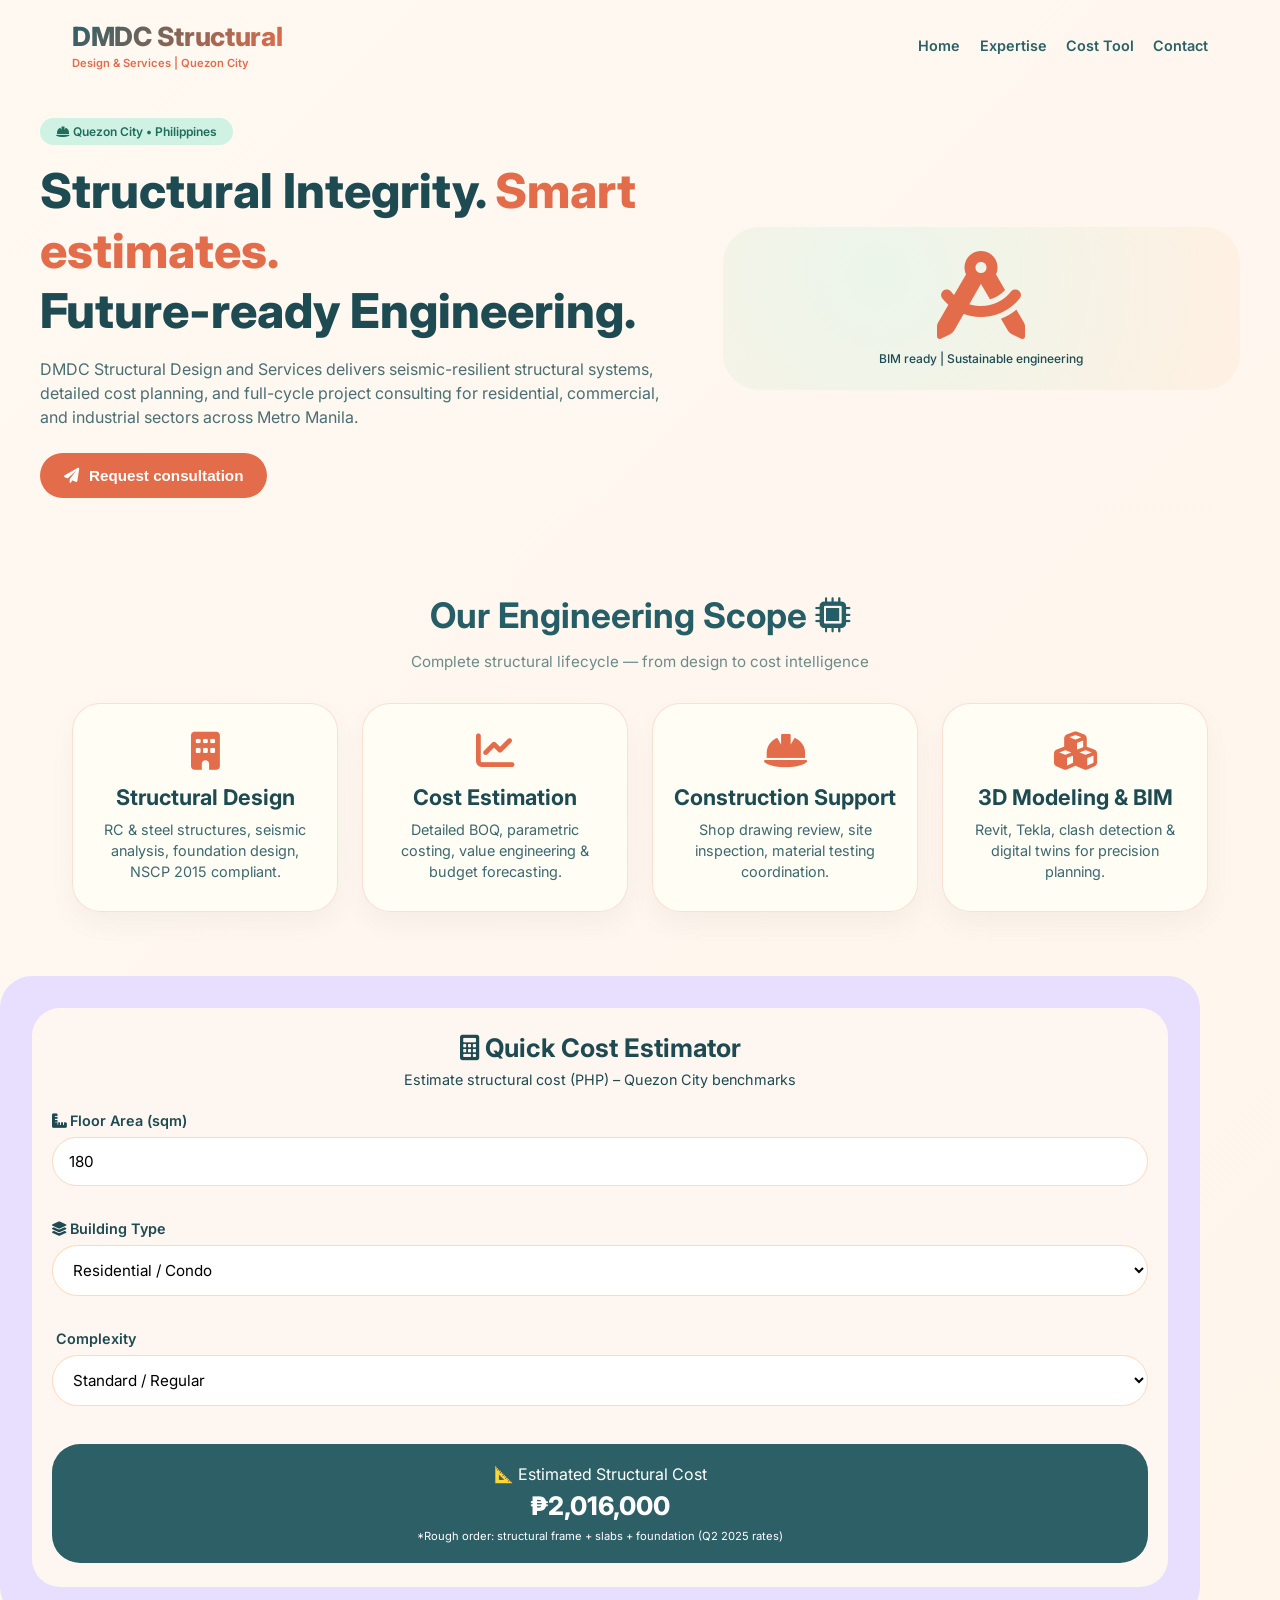
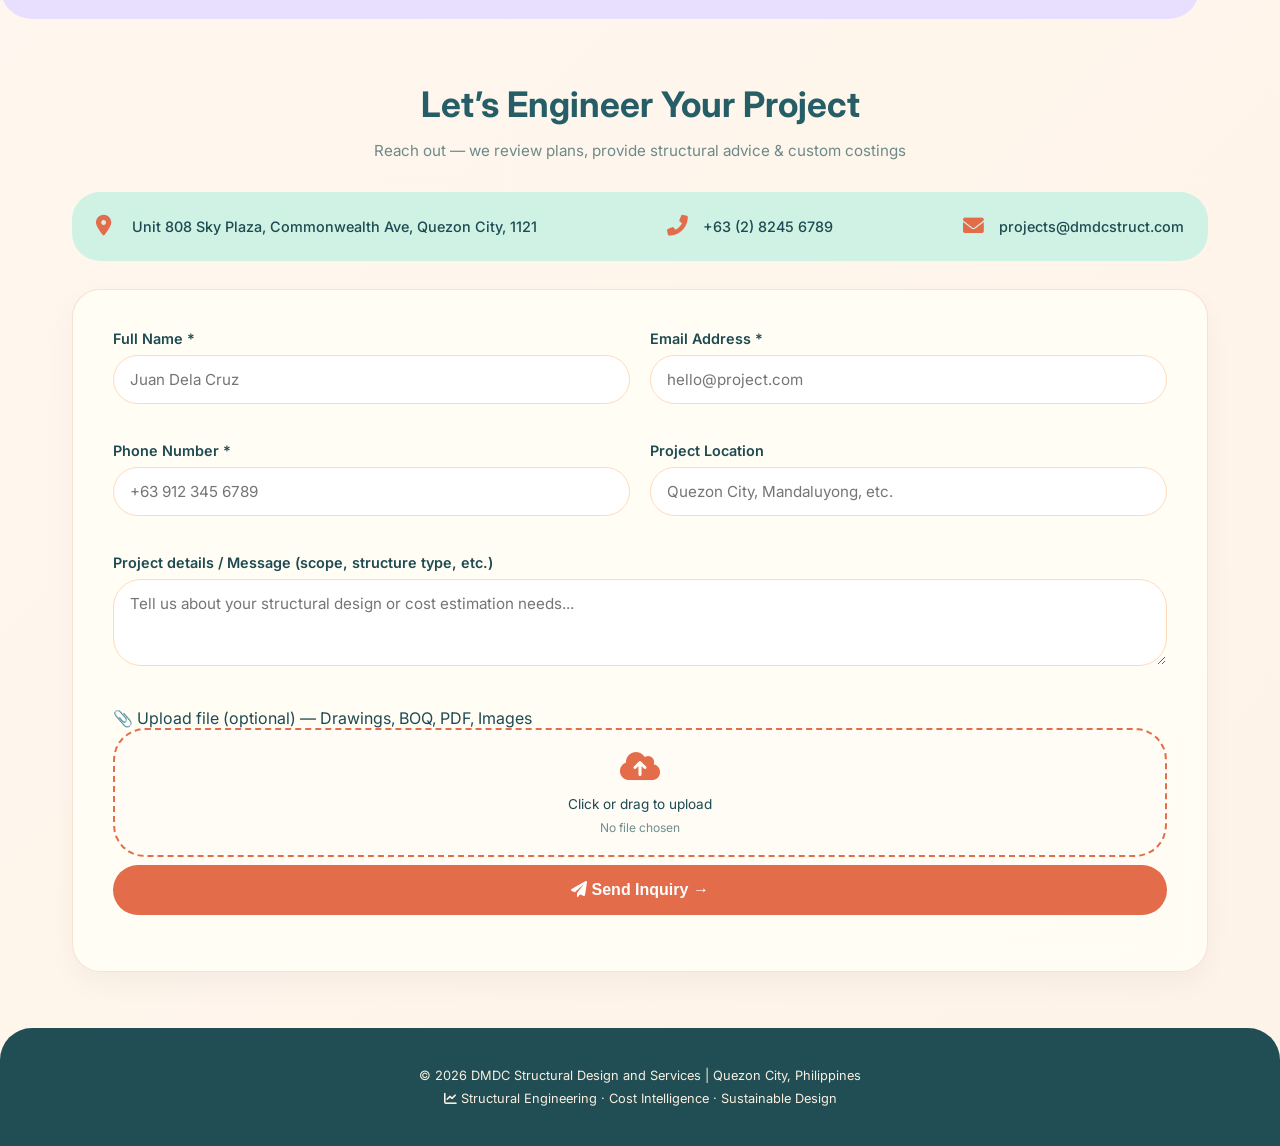
==== index.html @ ba6f7849 "v1.3" ====
<!doctype html>
<html lang="en">
  <head>
    <meta charset="UTF-8" />
    <meta
      name="viewport"
      content="width=device-width, initial-scale=1.0, viewport-fit=cover, user-scalable=yes"
    />
    <title>
      DMDC Structural | Engineering Design & Cost Services | Quezon City
    </title>
    <!-- Google Fonts + Font Awesome -->
    <link
      href="https://fonts.googleapis.com/css2?family=Inter:opsz,wght@14..32,300;14..32,400;14..32,500;14..32,600;14..32,700;14..32,800&display=swap"
      rel="stylesheet"
    />
    <link
      rel="stylesheet"
      href="https://cdnjs.cloudflare.com/ajax/libs/font-awesome/6.0.0-beta3/css/all.min.css"
    />
    <style>
      * {
        margin: 0;
        padding: 0;
        box-sizing: border-box;
      }

      body {
        font-family: "Inter", sans-serif;
        background: linear-gradient(135deg, #fff9f2 0%, #fef3e8 100%);
        color: #1e4a52;
        scroll-behavior: smooth;
      }

      /* Pastel engineering palette */
      :root {
        --pastel-peach: #ffe2c6;
        --pastel-mint: #cff2e4;
        --pastel-lavender: #e8dfff;
        --vibrant-terracotta: #e36c4a;
        --deep-teal: #2c5f66;
        --soft-white: #ffffff;
        --glass-bg: rgba(255, 253, 245, 0.92);
      }

      /* mobile-first container - full width with comfortable padding */
      .container {
        width: 100%;
        padding-left: 20px;
        padding-right: 20px;
        margin-left: auto;
        margin-right: auto;
      }

      /* larger screens */
      @media (min-width: 768px) {
        .container {
          max-width: 1200px;
          padding-left: 32px;
          padding-right: 32px;
        }
      }

      /* Glass card with better touch targets */
      .glass-card {
        background: var(--glass-bg);
        backdrop-filter: blur(12px);
        border-radius: 28px;
        border: 1px solid rgba(227, 108, 74, 0.2);
        box-shadow: 0 12px 28px rgba(0, 0, 0, 0.04);
        transition:
          transform 0.2s ease,
          box-shadow 0.2s ease;
      }

      .glass-card:active {
        transform: scale(0.98);
      }

      /* Navigation - mobile friendly */
      .navbar {
        display: flex;
        flex-direction: column;
        align-items: center;
        padding: 20px 0 16px;
        gap: 14px;
      }

      .logo {
        text-align: center;
      }

      .logo h1 {
        font-size: 1.65rem;
        font-weight: 800;
        background: linear-gradient(130deg, #2c5f66, #e36c4a);
        background-clip: text;
        -webkit-background-clip: text;
        color: transparent;
        letter-spacing: -0.3px;
      }

      .logo p {
        font-size: 0.7rem;
        color: #e36c4a;
        font-weight: 600;
        margin-top: 4px;
      }

      .nav-links {
        display: flex;
        flex-wrap: wrap;
        justify-content: center;
        gap: 1.2rem;
        list-style: none;
      }

      .nav-links a {
        text-decoration: none;
        font-weight: 600;
        font-size: 0.9rem;
        color: #2c5f66;
        padding: 6px 0;
        transition: 0.2s;
      }

      .nav-links a:active {
        color: var(--vibrant-terracotta);
      }

      @media (min-width: 640px) {
        .navbar {
          flex-direction: row;
          justify-content: space-between;
        }
        .logo {
          text-align: left;
        }
      }

      /* Hero - fully responsive */
      .hero {
        display: flex;
        flex-direction: column;
        padding: 32px 0 40px;
        gap: 32px;
      }

      @media (min-width: 768px) {
        .hero {
          flex-direction: row;
          align-items: center;
          justify-content: space-between;
          gap: 48px;
        }
      }

      .hero-badge {
        background: var(--pastel-mint);
        display: inline-block;
        padding: 6px 16px;
        border-radius: 40px;
        font-weight: 600;
        font-size: 0.75rem;
        color: #1f6d5c;
        margin-bottom: 16px;
      }

      .hero-content h1 {
        font-size: 2.1rem;
        line-height: 1.25;
        font-weight: 800;
        color: #1e4a52;
      }

      @media (min-width: 480px) {
        .hero-content h1 {
          font-size: 2.5rem;
        }
      }

      @media (min-width: 768px) {
        .hero-content h1 {
          font-size: 3rem;
        }
      }

      .hero-accent {
        color: var(--vibrant-terracotta);
      }

      .hero-content p {
        font-size: 1rem;
        margin: 16px 0 24px;
        color: #4a6e74;
        line-height: 1.5;
      }

      .btn-primary {
        background: var(--vibrant-terracotta);
        color: white;
        border: none;
        padding: 14px 24px;
        border-radius: 60px;
        font-weight: 700;
        font-size: 0.95rem;
        cursor: pointer;
        transition: 0.2s;
        width: 100%;
        display: flex;
        align-items: center;
        justify-content: center;
        gap: 10px;
      }

      @media (min-width: 480px) {
        .btn-primary {
          width: auto;
        }
      }

      .btn-primary:active {
        background: #c55a3a;
        transform: scale(0.97);
      }

      .hero-visual {
        background: radial-gradient(
          circle at 30% 30%,
          rgba(207, 242, 228, 0.4),
          rgba(255, 226, 198, 0.3)
        );
        border-radius: 36px;
        padding: 24px;
        text-align: center;
        width: 100%;
      }

      .hero-visual i {
        font-size: 4rem;
        color: var(--vibrant-terracotta);
      }

      @media (min-width: 768px) {
        .hero-visual i {
          font-size: 5.5rem;
        }
      }

      /* section titles */
      .section-title {
        text-align: center;
        font-size: 1.8rem;
        font-weight: 700;
        margin: 48px 0 12px;
        color: #255e66;
        padding: 0 8px;
      }

      @media (min-width: 768px) {
        .section-title {
          font-size: 2.2rem;
          margin: 56px 0 16px;
        }
      }

      .section-sub {
        text-align: center;
        color: #6d8a8a;
        margin-bottom: 32px;
        font-size: 0.95rem;
        padding: 0 12px;
      }

      /* service cards grid - responsive */
      .cards-grid {
        display: grid;
        grid-template-columns: 1fr;
        gap: 20px;
        margin: 24px 0;
      }

      @media (min-width: 480px) {
        .cards-grid {
          grid-template-columns: repeat(2, 1fr);
          gap: 24px;
        }
      }

      @media (min-width: 1024px) {
        .cards-grid {
          grid-template-columns: repeat(4, 1fr);
        }
      }

      .service-card {
        padding: 28px 20px;
        text-align: center;
      }

      .service-card i {
        font-size: 2.4rem;
        color: var(--vibrant-terracotta);
        margin-bottom: 14px;
      }

      .service-card h3 {
        font-size: 1.35rem;
        margin-bottom: 10px;
      }

      .service-card p {
        font-size: 0.9rem;
        line-height: 1.45;
        color: #3e686f;
      }

      /* estimator section - mobile first */
      .estimator-wrap {
        background: var(--pastel-lavender);
        border-radius: 32px;
        margin: 48px 0;
        padding: 20px;
      }

      @media (min-width: 768px) {
        .estimator-wrap {
          padding: 32px;
          margin: 64px 0;
        }
      }

      .estimator-inner {
        background: rgba(255, 248, 240, 0.95);
        border-radius: 28px;
        padding: 24px 20px;
      }

      .input-group {
        margin-bottom: 18px;
      }

      .input-group label {
        font-weight: 600;
        font-size: 0.9rem;
        display: block;
        margin-bottom: 8px;
      }

      input,
      select,
      textarea {
        width: 100%;
        padding: 14px 16px;
        border-radius: 60px;
        border: 1px solid #ffd9bb;
        background: white;
        font-family: inherit;
        font-size: 0.95rem;
        transition: 0.2s;
      }

      textarea {
        border-radius: 28px;
        resize: vertical;
      }

      input:focus,
      select:focus,
      textarea:focus {
        outline: none;
        border-color: var(--vibrant-terracotta);
        box-shadow: 0 0 0 3px rgba(227, 108, 74, 0.15);
      }

      .cost-result {
        background: #2c5f66;
        color: white;
        padding: 20px;
        border-radius: 28px;
        text-align: center;
        margin-top: 20px;
      }

      .cost-result span {
        font-size: 1.6rem;
        font-weight: 800;
        display: block;
      }

      /* contact info row - stacked on mobile */
      .info-row {
        display: flex;
        flex-direction: column;
        gap: 16px;
        background: var(--pastel-mint);
        border-radius: 28px;
        padding: 24px;
        margin-top: 24px;
      }

      @media (min-width: 640px) {
        .info-row {
          flex-direction: row;
          justify-content: space-between;
          flex-wrap: wrap;
        }
      }

      .info-item {
        display: flex;
        align-items: center;
        gap: 12px;
        font-weight: 500;
        font-size: 0.9rem;
        word-break: break-word;
      }

      .info-item i {
        font-size: 1.3rem;
        color: var(--vibrant-terracotta);
        min-width: 24px;
      }

      /* contact form - fully responsive */
      .contact-card {
        padding: 28px 20px;
        margin: 28px 0;
      }

      @media (min-width: 768px) {
        .contact-card {
          padding: 40px;
        }
      }

      .form-grid {
        display: flex;
        flex-direction: column;
        gap: 20px;
      }

      @media (min-width: 640px) {
        .form-grid {
          display: grid;
          grid-template-columns: 1fr 1fr;
          gap: 20px;
        }
        .full-width {
          grid-column: span 2;
        }
      }

      .file-upload {
        border: 2px dashed var(--vibrant-terracotta);
        border-radius: 32px;
        padding: 20px 12px;
        text-align: center;
        background: #fffbf5;
        cursor: pointer;
        transition: 0.2s;
      }

      .file-upload:active {
        background: #fff2e6;
      }

      .file-upload i {
        font-size: 2rem;
        margin-bottom: 8px;
        color: var(--vibrant-terracotta);
      }

      .file-info {
        font-size: 0.75rem;
        margin-top: 8px;
        color: #6f8f8f;
        word-break: break-all;
      }

      button[type="submit"] {
        width: 100%;
        background: var(--vibrant-terracotta);
        color: white;
        border: none;
        padding: 16px;
        border-radius: 60px;
        font-weight: 700;
        font-size: 1rem;
        cursor: pointer;
        transition: 0.2s;
        margin-top: 8px;
      }

      button[type="submit"]:active {
        transform: scale(0.98);
        background: #c55a3a;
      }

      #formFeedback {
        margin-top: 16px;
        text-align: center;
        font-weight: 500;
        font-size: 0.9rem;
      }

      footer {
        margin-top: 56px;
        background: #214e55;
        color: #f9efdf;
        padding: 32px 20px;
        border-radius: 32px 32px 0 0;
        text-align: center;
      }

      footer p {
        font-size: 0.8rem;
        margin: 8px 0;
      }

      /* touch-friendly buttons */
      button,
      .file-upload,
      .nav-links a,
      .btn-primary {
        cursor: pointer;
        -webkit-tap-highlight-color: transparent;
      }

      /* Better spacing on small screens */
      @media (max-width: 380px) {
        .hero-content h1 {
          font-size: 1.8rem;
        }
        .service-card h3 {
          font-size: 1.2rem;
        }
        .info-item {
          font-size: 0.8rem;
        }
        .container {
          padding-left: 16px;
          padding-right: 16px;
        }
      }
    </style>
  </head>
  <body>
    <div class="container">
      <nav class="navbar">
        <div class="logo">
          <h1>DMDC Structural</h1>
          <p>Design & Services | Quezon City</p>
        </div>
        <ul class="nav-links">
          <li><a href="#home">Home</a></li>
          <li><a href="#services">Expertise</a></li>
          <li><a href="#estimator">Cost Tool</a></li>
          <li><a href="#contact">Contact</a></li>
        </ul>
      </nav>
    </div>

    <main>
      <!-- Hero Section -->
      <section id="home">
        <div class="container hero">
          <div class="hero-content">
            <div class="hero-badge">
              <i class="fas fa-helmet-safety"></i> Quezon City • Philippines
            </div>
            <h1>
              Structural Integrity.
              <span class="hero-accent">Smart estimates.</span
              ><br />Future-ready Engineering.
            </h1>
            <p>
              DMDC Structural Design and Services delivers seismic-resilient
              structural systems, detailed cost planning, and full-cycle project
              consulting for residential, commercial, and industrial sectors
              across Metro Manila.
            </p>
            <button class="btn-primary" id="exploreContactBtn">
              <i class="fas fa-paper-plane"></i> Request consultation
            </button>
          </div>
          <div class="hero-visual">
            <i class="fas fa-drafting-compass"></i>
            <div style="margin-top: 12px; font-size: 0.75rem; font-weight: 500">
              BIM ready | Sustainable engineering
            </div>
          </div>
        </div>
      </section>

      <!-- Services Section -->
      <section id="services" class="container">
        <div class="section-title">
          Our Engineering Scope <i class="fas fa-microchip"></i>
        </div>
        <div class="section-sub">
          Complete structural lifecycle — from design to cost intelligence
        </div>
        <div class="cards-grid">
          <div class="glass-card service-card">
            <i class="fas fa-building"></i>
            <h3>Structural Design</h3>
            <p>
              RC & steel structures, seismic analysis, foundation design, NSCP
              2015 compliant.
            </p>
          </div>
          <div class="glass-card service-card">
            <i class="fas fa-chart-line"></i>
            <h3>Cost Estimation</h3>
            <p>
              Detailed BOQ, parametric costing, value engineering & budget
              forecasting.
            </p>
          </div>
          <div class="glass-card service-card">
            <i class="fas fa-hard-hat"></i>
            <h3>Construction Support</h3>
            <p>
              Shop drawing review, site inspection, material testing
              coordination.
            </p>
          </div>
          <div class="glass-card service-card">
            <i class="fas fa-cubes"></i>
            <h3>3D Modeling & BIM</h3>
            <p>
              Revit, Tekla, clash detection & digital twins for precision
              planning.
            </p>
          </div>
        </div>
      </section>

      <!-- Cost Estimator Tool (one of the scopes) -->
      <section id="estimator" class="container estimator-wrap">
        <div class="estimator-inner">
          <h2 style="text-align: center; font-size: 1.6rem">
            <i class="fas fa-calculator"></i> Quick Cost Estimator
          </h2>
          <p style="text-align: center; margin: 8px 0 24px; font-size: 0.9rem">
            Estimate structural cost (PHP) – Quezon City benchmarks
          </p>
          <div style="display: flex; flex-direction: column; gap: 16px">
            <div class="input-group">
              <label
                ><i class="fas fa-ruler-combined"></i> Floor Area (sqm)</label
              >
              <input type="number" id="areaInput" value="180" step="10" />
            </div>
            <div class="input-group">
              <label><i class="fas fa-layer-group"></i> Building Type</label>
              <select id="buildingType">
                <option value="residential">Residential / Condo</option>
                <option value="commercial">Commercial / Office</option>
                <option value="industrial">Industrial / Warehouse</option>
              </select>
            </div>
            <div class="input-group">
              <label><i class="fas fa-chart-simple"></i> Complexity</label>
              <select id="complexity">
                <option value="standard">Standard / Regular</option>
                <option value="mid">Moderate / Irregular</option>
                <option value="high">High Seismic / Complex</option>
              </select>
            </div>
          </div>
          <div class="cost-result" id="costDisplay">
            <p style="margin-bottom: 6px">📐 Estimated Structural Cost</p>
            <span id="totalCost">₱ 0</span>
            <p style="font-size: 0.7rem; margin-top: 8px">
              *Rough order: structural frame + slabs + foundation (Q2 2025
              rates)
            </p>
          </div>
        </div>
      </section>

      <!-- Contact Section with visible email, phone, location + form + file upload -->
      <section id="contact" class="container">
        <div class="section-title">Let’s Engineer Your Project</div>
        <div class="section-sub">
          Reach out — we review plans, provide structural advice & custom
          costings
        </div>

        <!-- Contact details row -->
        <div class="info-row">
          <div class="info-item">
            <i class="fas fa-map-marker-alt"></i>
            <span>Unit 808 Sky Plaza, Commonwealth Ave, Quezon City, 1121</span>
          </div>
          <div class="info-item">
            <i class="fas fa-phone-alt"></i> <span>+63 (2) 8245 6789</span>
          </div>
          <div class="info-item">
            <i class="fas fa-envelope"></i> <span>projects@dmdcstruct.com</span>
          </div>
        </div>

        <!-- Dynamic Form with File Upload -->
        <div class="glass-card contact-card">
          <form id="consultationForm" enctype="multipart/form-data">
            <div class="form-grid">
              <div class="input-group">
                <label>Full Name *</label>
                <input
                  type="text"
                  id="fullName"
                  required
                  placeholder="Juan Dela Cruz"
                />
              </div>
              <div class="input-group">
                <label>Email Address *</label>
                <input
                  type="email"
                  id="emailAddr"
                  required
                  placeholder="hello@project.com"
                />
              </div>
              <div class="input-group">
                <label>Phone Number *</label>
                <input
                  type="tel"
                  id="phoneNum"
                  required
                  placeholder="+63 912 345 6789"
                />
              </div>
              <div class="input-group">
                <label>Project Location</label>
                <input
                  type="text"
                  id="locationField"
                  placeholder="Quezon City, Mandaluyong, etc."
                />
              </div>
              <div class="full-width input-group">
                <label
                  >Project details / Message (scope, structure type,
                  etc.)</label
                >
                <textarea
                  rows="3"
                  id="messageBox"
                  placeholder="Tell us about your structural design or cost estimation needs..."
                ></textarea>
              </div>
              <div class="full-width">
                <label
                  >📎 Upload file (optional) — Drawings, BOQ, PDF, Images</label
                >
                <div class="file-upload" id="fileUploadArea">
                  <i class="fas fa-cloud-upload-alt"></i>
                  <p style="margin: 6px 0 0; font-size: 0.85rem">
                    Click or drag to upload
                  </p>
                  <input
                    type="file"
                    id="fileInput"
                    style="display: none"
                    accept=".pdf,.jpg,.png,.dwg,.zip,.txt,.docx"
                  />
                  <div id="fileNameDisplay" class="file-info">
                    No file chosen
                  </div>
                </div>
              </div>
            </div>
            <button type="submit" id="submitFormBtn">
              <i class="fas fa-paper-plane"></i> Send Inquiry →
            </button>
            <div id="formFeedback"></div>
          </form>
        </div>
      </section>
    </main>

    <footer>
      <div class="container">
        <p>
          © 2026 DMDC Structural Design and Services | Quezon City, Philippines
        </p>
        <p>
          <i class="fas fa-chart-line"></i> Structural Engineering · Cost
          Intelligence · Sustainable Design
        </p>
      </div>
    </footer>

    <script>
      // Cost estimator logic
      const areaInput = document.getElementById("areaInput");
      const buildingType = document.getElementById("buildingType");
      const complexity = document.getElementById("complexity");
      const totalSpan = document.getElementById("totalCost");

      function computeEstimate() {
        let area = parseFloat(areaInput.value);
        if (isNaN(area) || area <= 0) area = 0;
        let baseRate = 0;
        switch (buildingType.value) {
          case "residential":
            baseRate = 11200;
            break;
          case "commercial":
            baseRate = 14800;
            break;
          case "industrial":
            baseRate = 12800;
            break;
          default:
            baseRate = 11200;
        }
        let complexityFactor = 1.0;
        switch (complexity.value) {
          case "standard":
            complexityFactor = 1.0;
            break;
          case "mid":
            complexityFactor = 1.22;
            break;
          case "high":
            complexityFactor = 1.48;
            break;
        }
        let total = baseRate * area * complexityFactor;
        let formatted = new Intl.NumberFormat("en-PH", {
          style: "currency",
          currency: "PHP",
          minimumFractionDigits: 0,
        }).format(total);
        totalSpan.innerText = formatted;
      }

      areaInput.addEventListener("input", computeEstimate);
      buildingType.addEventListener("change", computeEstimate);
      complexity.addEventListener("change", computeEstimate);
      computeEstimate();

      // File upload handling with better mobile support
      const fileInput = document.getElementById("fileInput");
      const fileUploadArea = document.getElementById("fileUploadArea");
      const fileNameDisplay = document.getElementById("fileNameDisplay");
      let attachedFile = null;

      fileUploadArea.addEventListener("click", () => fileInput.click());
      fileInput.addEventListener("change", (e) => {
        if (fileInput.files.length > 0) {
          attachedFile = fileInput.files[0];
          fileNameDisplay.innerText = `📎 ${attachedFile.name} (${(attachedFile.size / 1024).toFixed(1)} KB)`;
        } else {
          attachedFile = null;
          fileNameDisplay.innerText = "No file chosen";
        }
      });

      // Drag & drop for desktop (optional but stays)
      fileUploadArea.addEventListener("dragover", (e) => {
        e.preventDefault();
        fileUploadArea.style.backgroundColor = "#FFF2E6";
      });
      fileUploadArea.addEventListener("dragleave", () => {
        fileUploadArea.style.backgroundColor = "#FFFBF5";
      });
      fileUploadArea.addEventListener("drop", (e) => {
        e.preventDefault();
        fileUploadArea.style.backgroundColor = "#FFFBF5";
        if (e.dataTransfer.files.length) {
          fileInput.files = e.dataTransfer.files;
          attachedFile = e.dataTransfer.files[0];
          fileNameDisplay.innerText = `📎 ${attachedFile.name} (${(attachedFile.size / 1024).toFixed(1)} KB)`;
        }
      });

      // Form submission simulation
      const form = document.getElementById("consultationForm");
      const feedback = document.getElementById("formFeedback");

      form.addEventListener("submit", (e) => {
        e.preventDefault();

        const fullName = document.getElementById("fullName").value.trim();
        const email = document.getElementById("emailAddr").value.trim();
        const phone = document.getElementById("phoneNum").value.trim();
        const projectLoc = document
          .getElementById("locationField")
          .value.trim();
        const message = document.getElementById("messageBox").value.trim();

        if (!fullName || !email || !phone) {
          feedback.innerHTML =
            "❌ Please fill in Name, Email, and Phone number.";
          feedback.style.color = "#c55a3a";
          return;
        }
        if (!email.includes("@")) {
          feedback.innerHTML = "❌ Enter a valid email address.";
          return;
        }

        let fileInfo = attachedFile
          ? `File attached: ${attachedFile.name}`
          : "No file uploaded";

        alert(
          `📬 INQUIRY RECEIVED (DMDC Structural)\n\nName: ${fullName}\nEmail: ${email}\nPhone: ${phone}\nLocation: ${projectLoc || "Not specified"}\nMessage: ${message || "-"}\n${fileInfo}\n\n✅ Our team will respond within 24 hours (Quezon City office).`,
        );

        console.log({
          company: "DMDC Structural Design & Services",
          name: fullName,
          email: email,
          phone: phone,
          location: projectLoc,
          message: message,
          file: attachedFile ? attachedFile.name : null,
        });

        feedback.innerHTML =
          "✓ Inquiry sent! A structural specialist will get back to you soon.";
        feedback.style.color = "#2C5F66";

        setTimeout(() => {
          feedback.innerHTML = "";
        }, 5000);
      });

      // Scroll to contact
      const exploreBtn = document.getElementById("exploreContactBtn");
      if (exploreBtn) {
        exploreBtn.addEventListener("click", () => {
          document
            .getElementById("contact")
            .scrollIntoView({ behavior: "smooth" });
        });
      }
    </script>
  </body>
</html>
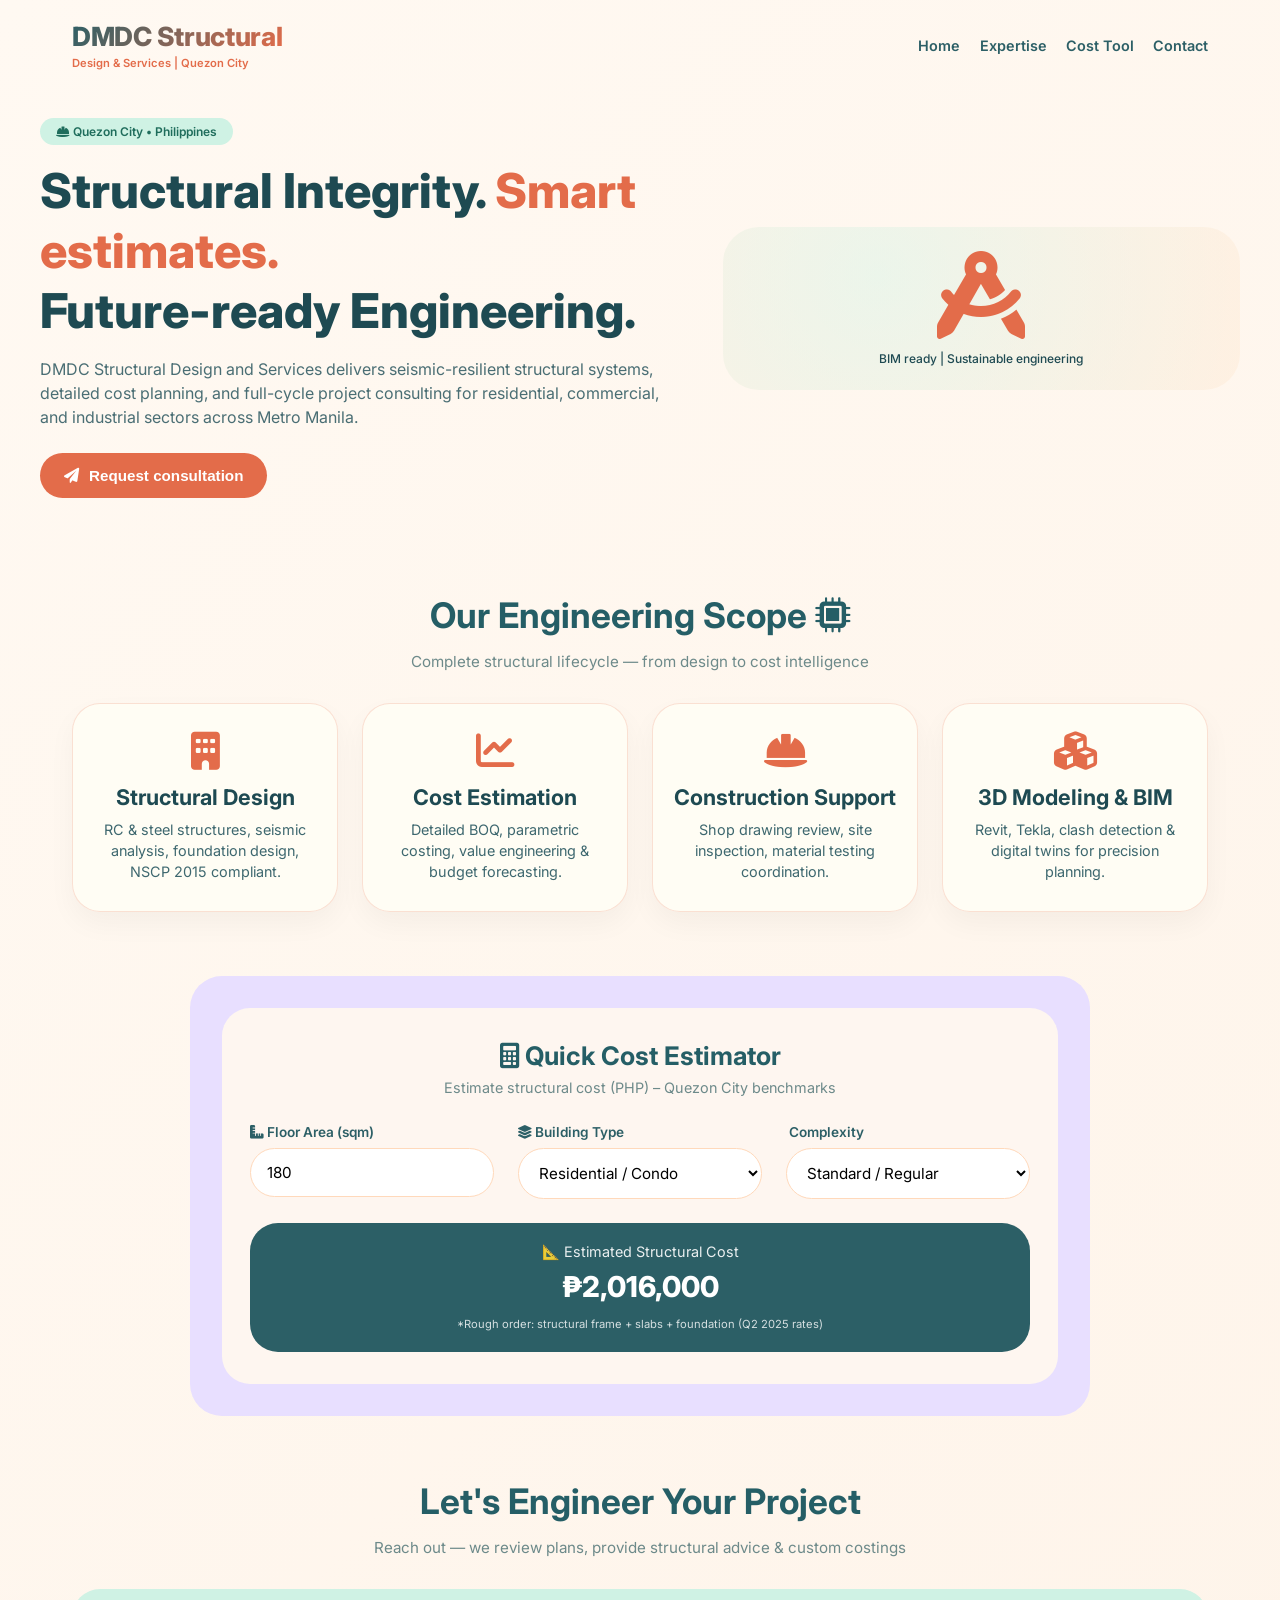
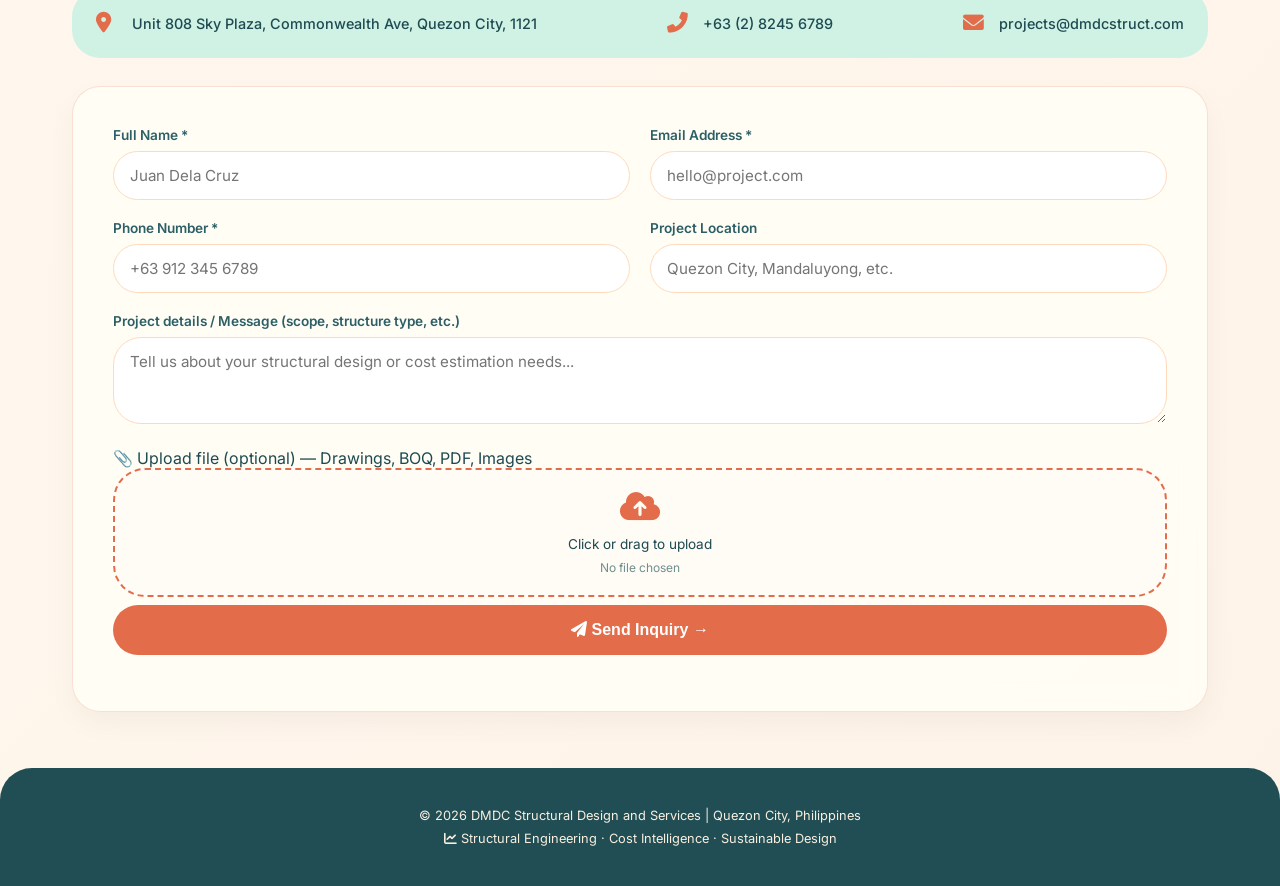
==== commit fe6e6215: "v1.4" ====
--- a/index.html
+++ b/index.html
@@ -43,7 +43,7 @@
         --glass-bg: rgba(255, 253, 245, 0.92);
       }
 
-      /* mobile-first container - full width with comfortable padding */
+      /* container - responsive centering */
       .container {
         width: 100%;
         padding-left: 20px;
@@ -52,7 +52,6 @@
         margin-right: auto;
       }
 
-      /* larger screens */
       @media (min-width: 768px) {
         .container {
           max-width: 1200px;
@@ -61,7 +60,7 @@
         }
       }
 
-      /* Glass card with better touch targets */
+      /* Glass card */
       .glass-card {
         background: var(--glass-bg);
         backdrop-filter: blur(12px);
@@ -77,7 +76,7 @@
         transform: scale(0.98);
       }
 
-      /* Navigation - mobile friendly */
+      /* Navigation */
       .navbar {
         display: flex;
         flex-direction: column;
@@ -138,7 +137,7 @@
         }
       }
 
-      /* Hero - fully responsive */
+      /* Hero */
       .hero {
         display: flex;
         flex-direction: column;
@@ -207,7 +206,7 @@
         cursor: pointer;
         transition: 0.2s;
         width: 100%;
-        display: flex;
+        display: inline-flex;
         align-items: center;
         justify-content: center;
         gap: 10px;
@@ -247,7 +246,7 @@
         }
       }
 
-      /* section titles */
+      /* Section titles */
       .section-title {
         text-align: center;
         font-size: 1.8rem;
@@ -272,7 +271,7 @@
         padding: 0 12px;
       }
 
-      /* service cards grid - responsive */
+      /* Service cards grid */
       .cards-grid {
         display: grid;
         grid-template-columns: 1fr;
@@ -315,18 +314,29 @@
         color: #3e686f;
       }
 
-      /* estimator section - mobile first */
+      /* ESTIMATOR SECTION - FULLY CENTERED */
+      .estimator-section-wrapper {
+        display: flex;
+        justify-content: center;
+        width: 100%;
+        margin: 48px 0;
+      }
+
       .estimator-wrap {
         background: var(--pastel-lavender);
         border-radius: 32px;
-        margin: 48px 0;
         padding: 20px;
+        width: 100%;
+        max-width: 900px;
+        margin: 0 auto;
       }
 
       @media (min-width: 768px) {
+        .estimator-section-wrapper {
+          margin: 64px 0;
+        }
         .estimator-wrap {
           padding: 32px;
-          margin: 64px 0;
         }
       }
 
@@ -336,15 +346,53 @@
         padding: 24px 20px;
       }
 
+      @media (min-width: 768px) {
+        .estimator-inner {
+          padding: 32px 28px;
+        }
+      }
+
+      .estimator-header {
+        text-align: center;
+        margin-bottom: 28px;
+      }
+
+      .estimator-header h2 {
+        font-size: 1.6rem;
+        color: #255e66;
+        margin-bottom: 8px;
+      }
+
+      .estimator-header p {
+        font-size: 0.9rem;
+        color: #6d8a8a;
+      }
+
+      .estimator-form-grid {
+        display: flex;
+        flex-direction: column;
+        gap: 20px;
+        margin-bottom: 24px;
+      }
+
+      @media (min-width: 640px) {
+        .estimator-form-grid {
+          display: grid;
+          grid-template-columns: repeat(3, 1fr);
+          gap: 24px;
+        }
+      }
+
       .input-group {
-        margin-bottom: 18px;
+        width: 100%;
       }
 
       .input-group label {
         font-weight: 600;
-        font-size: 0.9rem;
+        font-size: 0.85rem;
         display: block;
         margin-bottom: 8px;
+        color: #2c5f66;
       }
 
       input,
@@ -379,16 +427,28 @@
         padding: 20px;
         border-radius: 28px;
         text-align: center;
-        margin-top: 20px;
+        margin-top: 8px;
+      }
+
+      .cost-result p:first-child {
+        font-size: 0.9rem;
+        margin-bottom: 8px;
+        opacity: 0.9;
       }
 
       .cost-result span {
-        font-size: 1.6rem;
+        font-size: 1.8rem;
         font-weight: 800;
         display: block;
-      }
-
-      /* contact info row - stacked on mobile */
+        margin: 8px 0;
+      }
+
+      .cost-result small {
+        font-size: 0.7rem;
+        opacity: 0.8;
+      }
+
+      /* Contact info row */
       .info-row {
         display: flex;
         flex-direction: column;
@@ -422,7 +482,7 @@
         min-width: 24px;
       }
 
-      /* contact form - fully responsive */
+      /* Contact form */
       .contact-card {
         padding: 28px 20px;
         margin: 28px 0;
@@ -518,7 +578,6 @@
         margin: 8px 0;
       }
 
-      /* touch-friendly buttons */
       button,
       .file-upload,
       .nav-links a,
@@ -527,7 +586,6 @@
         -webkit-tap-highlight-color: transparent;
       }
 
-      /* Better spacing on small screens */
       @media (max-width: 380px) {
         .hero-content h1 {
           font-size: 1.8rem;
@@ -541,6 +599,9 @@
         .container {
           padding-left: 16px;
           padding-right: 16px;
+        }
+        .cost-result span {
+          font-size: 1.4rem;
         }
       }
     </style>
@@ -637,53 +698,53 @@
         </div>
       </section>
 
-      <!-- Cost Estimator Tool (one of the scopes) -->
-      <section id="estimator" class="container estimator-wrap">
-        <div class="estimator-inner">
-          <h2 style="text-align: center; font-size: 1.6rem">
-            <i class="fas fa-calculator"></i> Quick Cost Estimator
-          </h2>
-          <p style="text-align: center; margin: 8px 0 24px; font-size: 0.9rem">
-            Estimate structural cost (PHP) – Quezon City benchmarks
-          </p>
-          <div style="display: flex; flex-direction: column; gap: 16px">
-            <div class="input-group">
-              <label
-                ><i class="fas fa-ruler-combined"></i> Floor Area (sqm)</label
+      <!-- Cost Estimator Tool - FULLY CENTERED SECTION -->
+      <div class="estimator-section-wrapper" id="estimator">
+        <div class="estimator-wrap">
+          <div class="estimator-inner">
+            <div class="estimator-header">
+              <h2><i class="fas fa-calculator"></i> Quick Cost Estimator</h2>
+              <p>Estimate structural cost (PHP) – Quezon City benchmarks</p>
+            </div>
+            <div class="estimator-form-grid">
+              <div class="input-group">
+                <label
+                  ><i class="fas fa-ruler-combined"></i> Floor Area (sqm)</label
+                >
+                <input type="number" id="areaInput" value="180" step="10" />
+              </div>
+              <div class="input-group">
+                <label><i class="fas fa-layer-group"></i> Building Type</label>
+                <select id="buildingType">
+                  <option value="residential">Residential / Condo</option>
+                  <option value="commercial">Commercial / Office</option>
+                  <option value="industrial">Industrial / Warehouse</option>
+                </select>
+              </div>
+              <div class="input-group">
+                <label><i class="fas fa-chart-simple"></i> Complexity</label>
+                <select id="complexity">
+                  <option value="standard">Standard / Regular</option>
+                  <option value="mid">Moderate / Irregular</option>
+                  <option value="high">High Seismic / Complex</option>
+                </select>
+              </div>
+            </div>
+            <div class="cost-result">
+              <p>📐 Estimated Structural Cost</p>
+              <span id="totalCost">₱ 0</span>
+              <small
+                >*Rough order: structural frame + slabs + foundation (Q2 2025
+                rates)</small
               >
-              <input type="number" id="areaInput" value="180" step="10" />
-            </div>
-            <div class="input-group">
-              <label><i class="fas fa-layer-group"></i> Building Type</label>
-              <select id="buildingType">
-                <option value="residential">Residential / Condo</option>
-                <option value="commercial">Commercial / Office</option>
-                <option value="industrial">Industrial / Warehouse</option>
-              </select>
-            </div>
-            <div class="input-group">
-              <label><i class="fas fa-chart-simple"></i> Complexity</label>
-              <select id="complexity">
-                <option value="standard">Standard / Regular</option>
-                <option value="mid">Moderate / Irregular</option>
-                <option value="high">High Seismic / Complex</option>
-              </select>
             </div>
           </div>
-          <div class="cost-result" id="costDisplay">
-            <p style="margin-bottom: 6px">📐 Estimated Structural Cost</p>
-            <span id="totalCost">₱ 0</span>
-            <p style="font-size: 0.7rem; margin-top: 8px">
-              *Rough order: structural frame + slabs + foundation (Q2 2025
-              rates)
-            </p>
-          </div>
         </div>
-      </section>
-
-      <!-- Contact Section with visible email, phone, location + form + file upload -->
+      </div>
+
+      <!-- Contact Section -->
       <section id="contact" class="container">
-        <div class="section-title">Let’s Engineer Your Project</div>
+        <div class="section-title">Let's Engineer Your Project</div>
         <div class="section-sub">
           Reach out — we review plans, provide structural advice & custom
           costings
@@ -845,7 +906,7 @@
       complexity.addEventListener("change", computeEstimate);
       computeEstimate();
 
-      // File upload handling with better mobile support
+      // File upload handling
       const fileInput = document.getElementById("fileInput");
       const fileUploadArea = document.getElementById("fileUploadArea");
       const fileNameDisplay = document.getElementById("fileNameDisplay");
@@ -862,7 +923,6 @@
         }
       });
 
-      // Drag & drop for desktop (optional but stays)
       fileUploadArea.addEventListener("dragover", (e) => {
         e.preventDefault();
         fileUploadArea.style.backgroundColor = "#FFF2E6";
@@ -880,7 +940,7 @@
         }
       });
 
-      // Form submission simulation
+      // Form submission
       const form = document.getElementById("consultationForm");
       const feedback = document.getElementById("formFeedback");
 
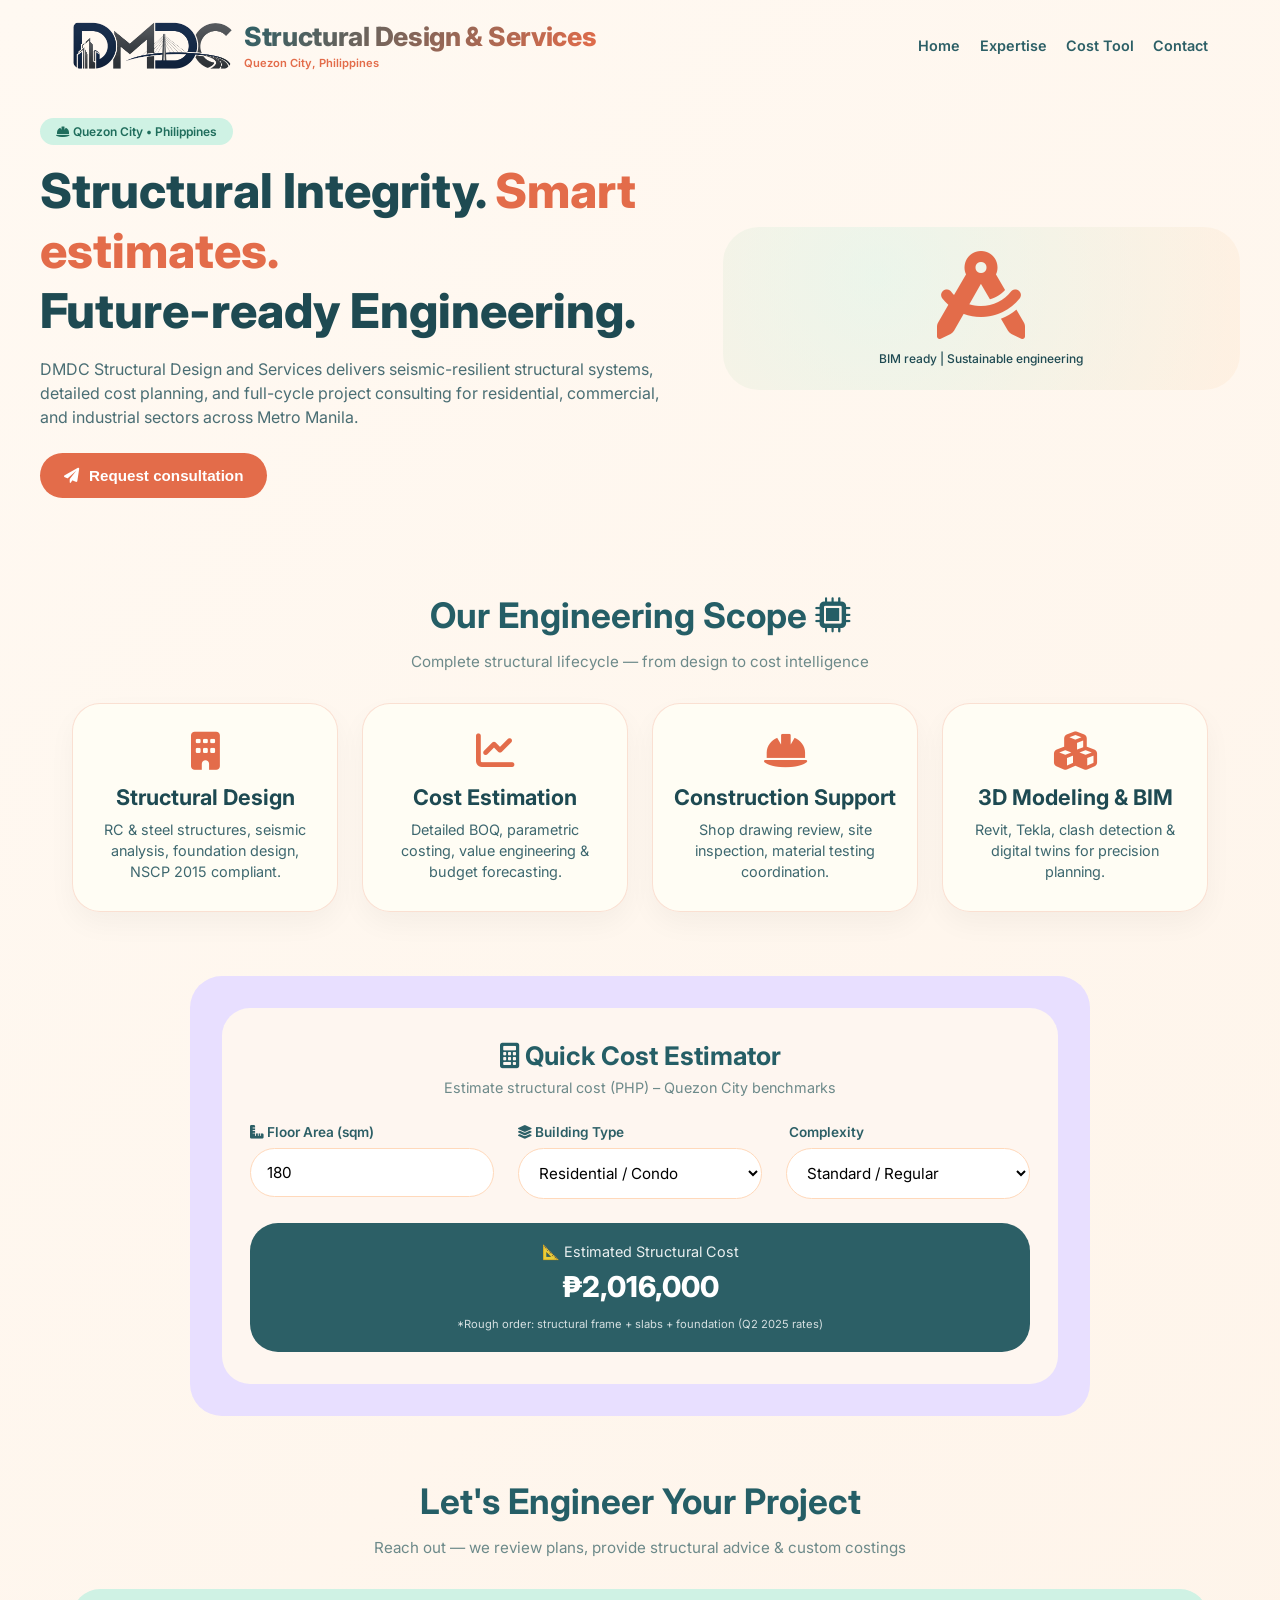
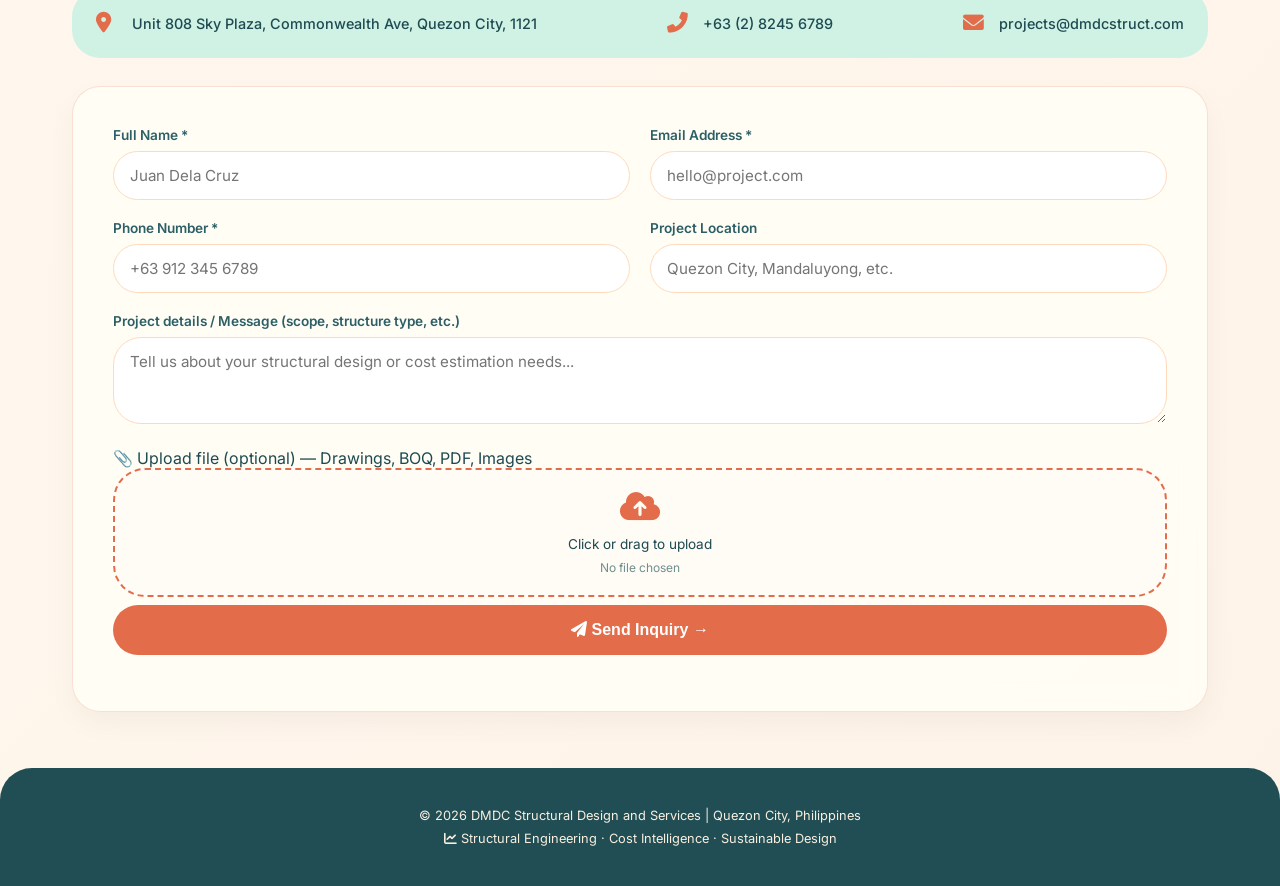
==== commit 765aa769: "v1.5-Logo" ====
--- a/index.html
+++ b/index.html
@@ -19,6 +19,27 @@
       href="https://cdnjs.cloudflare.com/ajax/libs/font-awesome/6.0.0-beta3/css/all.min.css"
     />
     <style>
+      /* Logo Pop Effect */
+      .logo-img {
+        height: 50px;
+        width: auto;
+        transition: all 0.3s cubic-bezier(0.2, 0.9, 0.4, 1.1);
+        border-radius: 12px;
+      }
+
+      .logo-img:hover {
+        transform: scale(1.08) rotate(2deg);
+        cursor: pointer;
+        filter: drop-shadow(0 4px 12px rgba(227, 108, 74, 0.3));
+      }
+
+      /* Mobile responsive - smaller logo */
+      @media (max-width: 640px) {
+        .logo-img {
+          height: 40px;
+        }
+      }
+
       * {
         margin: 0;
         padding: 0;
@@ -609,9 +630,12 @@
   <body>
     <div class="container">
       <nav class="navbar">
-        <div class="logo">
-          <h1>DMDC Structural</h1>
-          <p>Design & Services | Quezon City</p>
+        <div class="logo" style="display: flex; align-items: center; gap: 12px">
+          <img src="logo.png" alt="DMDC Logo" class="logo-img" />
+          <div>
+            <h1>Structural Design & Services</h1>
+            <p>Quezon City, Philippines</p>
+          </div>
         </div>
         <ul class="nav-links">
           <li><a href="#home">Home</a></li>
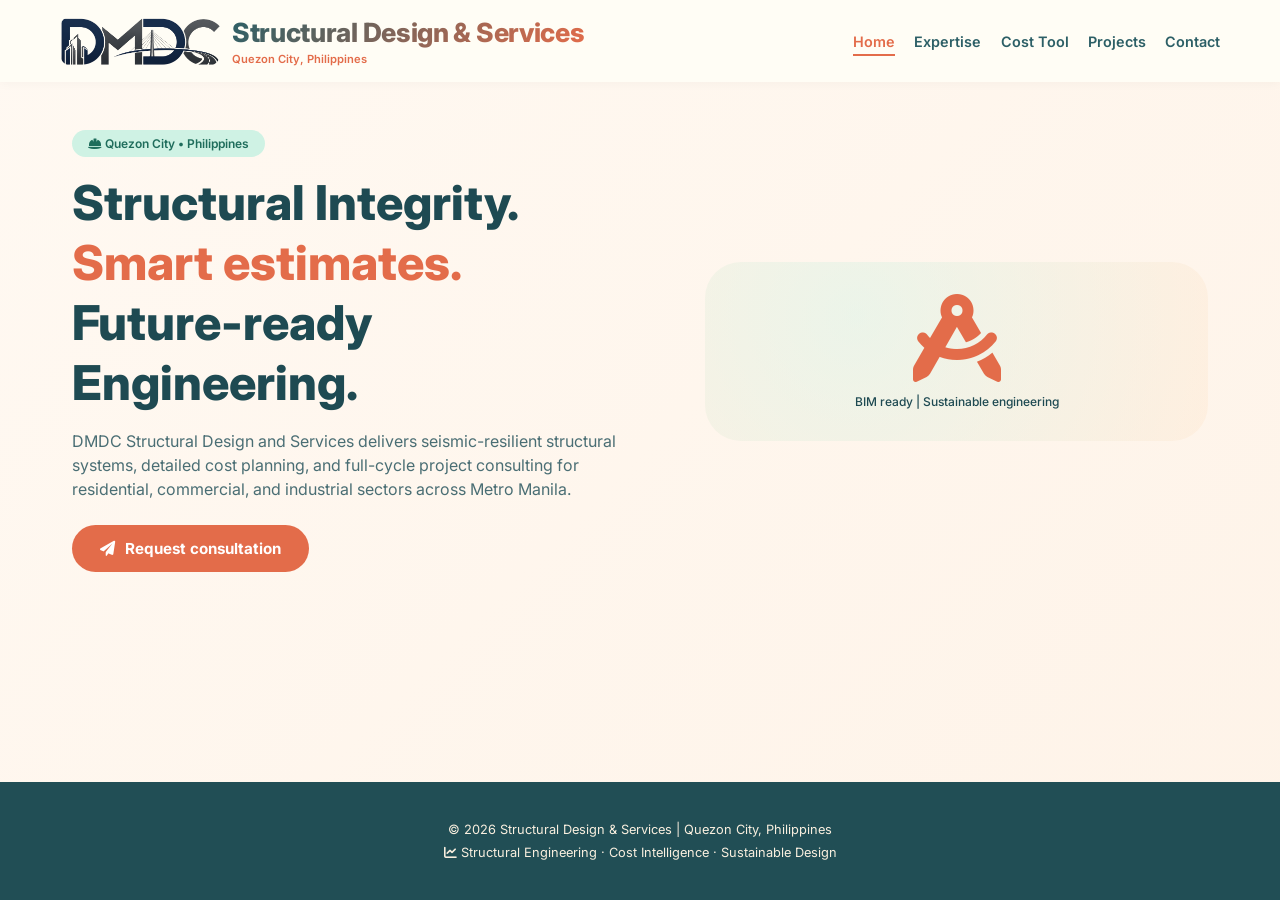
==== commit 4c7524c6: "v1.5_Major_Update_v1" ====
--- a/index.html
+++ b/index.html
@@ -6,10 +6,7 @@
       name="viewport"
       content="width=device-width, initial-scale=1.0, viewport-fit=cover, user-scalable=yes"
     />
-    <title>
-      DMDC Structural | Engineering Design & Cost Services | Quezon City
-    </title>
-    <!-- Google Fonts + Font Awesome -->
+    <title>Home | DMDC Structural | Engineering Design & Cost Services</title>
     <link
       href="https://fonts.googleapis.com/css2?family=Inter:opsz,wght@14..32,300;14..32,400;14..32,500;14..32,600;14..32,700;14..32,800&display=swap"
       rel="stylesheet"
@@ -18,619 +15,13 @@
       rel="stylesheet"
       href="https://cdnjs.cloudflare.com/ajax/libs/font-awesome/6.0.0-beta3/css/all.min.css"
     />
-    <style>
-      /* Logo Pop Effect */
-      .logo-img {
-        height: 50px;
-        width: auto;
-        transition: all 0.3s cubic-bezier(0.2, 0.9, 0.4, 1.1);
-        border-radius: 12px;
-      }
-
-      .logo-img:hover {
-        transform: scale(1.08) rotate(2deg);
-        cursor: pointer;
-        filter: drop-shadow(0 4px 12px rgba(227, 108, 74, 0.3));
-      }
-
-      /* Mobile responsive - smaller logo */
-      @media (max-width: 640px) {
-        .logo-img {
-          height: 40px;
-        }
-      }
-
-      * {
-        margin: 0;
-        padding: 0;
-        box-sizing: border-box;
-      }
-
-      body {
-        font-family: "Inter", sans-serif;
-        background: linear-gradient(135deg, #fff9f2 0%, #fef3e8 100%);
-        color: #1e4a52;
-        scroll-behavior: smooth;
-      }
-
-      /* Pastel engineering palette */
-      :root {
-        --pastel-peach: #ffe2c6;
-        --pastel-mint: #cff2e4;
-        --pastel-lavender: #e8dfff;
-        --vibrant-terracotta: #e36c4a;
-        --deep-teal: #2c5f66;
-        --soft-white: #ffffff;
-        --glass-bg: rgba(255, 253, 245, 0.92);
-      }
-
-      /* container - responsive centering */
-      .container {
-        width: 100%;
-        padding-left: 20px;
-        padding-right: 20px;
-        margin-left: auto;
-        margin-right: auto;
-      }
-
-      @media (min-width: 768px) {
-        .container {
-          max-width: 1200px;
-          padding-left: 32px;
-          padding-right: 32px;
-        }
-      }
-
-      /* Glass card */
-      .glass-card {
-        background: var(--glass-bg);
-        backdrop-filter: blur(12px);
-        border-radius: 28px;
-        border: 1px solid rgba(227, 108, 74, 0.2);
-        box-shadow: 0 12px 28px rgba(0, 0, 0, 0.04);
-        transition:
-          transform 0.2s ease,
-          box-shadow 0.2s ease;
-      }
-
-      .glass-card:active {
-        transform: scale(0.98);
-      }
-
-      /* Navigation */
-      .navbar {
-        display: flex;
-        flex-direction: column;
-        align-items: center;
-        padding: 20px 0 16px;
-        gap: 14px;
-      }
-
-      .logo {
-        text-align: center;
-      }
-
-      .logo h1 {
-        font-size: 1.65rem;
-        font-weight: 800;
-        background: linear-gradient(130deg, #2c5f66, #e36c4a);
-        background-clip: text;
-        -webkit-background-clip: text;
-        color: transparent;
-        letter-spacing: -0.3px;
-      }
-
-      .logo p {
-        font-size: 0.7rem;
-        color: #e36c4a;
-        font-weight: 600;
-        margin-top: 4px;
-      }
-
-      .nav-links {
-        display: flex;
-        flex-wrap: wrap;
-        justify-content: center;
-        gap: 1.2rem;
-        list-style: none;
-      }
-
-      .nav-links a {
-        text-decoration: none;
-        font-weight: 600;
-        font-size: 0.9rem;
-        color: #2c5f66;
-        padding: 6px 0;
-        transition: 0.2s;
-      }
-
-      .nav-links a:active {
-        color: var(--vibrant-terracotta);
-      }
-
-      @media (min-width: 640px) {
-        .navbar {
-          flex-direction: row;
-          justify-content: space-between;
-        }
-        .logo {
-          text-align: left;
-        }
-      }
-
-      /* Hero */
-      .hero {
-        display: flex;
-        flex-direction: column;
-        padding: 32px 0 40px;
-        gap: 32px;
-      }
-
-      @media (min-width: 768px) {
-        .hero {
-          flex-direction: row;
-          align-items: center;
-          justify-content: space-between;
-          gap: 48px;
-        }
-      }
-
-      .hero-badge {
-        background: var(--pastel-mint);
-        display: inline-block;
-        padding: 6px 16px;
-        border-radius: 40px;
-        font-weight: 600;
-        font-size: 0.75rem;
-        color: #1f6d5c;
-        margin-bottom: 16px;
-      }
-
-      .hero-content h1 {
-        font-size: 2.1rem;
-        line-height: 1.25;
-        font-weight: 800;
-        color: #1e4a52;
-      }
-
-      @media (min-width: 480px) {
-        .hero-content h1 {
-          font-size: 2.5rem;
-        }
-      }
-
-      @media (min-width: 768px) {
-        .hero-content h1 {
-          font-size: 3rem;
-        }
-      }
-
-      .hero-accent {
-        color: var(--vibrant-terracotta);
-      }
-
-      .hero-content p {
-        font-size: 1rem;
-        margin: 16px 0 24px;
-        color: #4a6e74;
-        line-height: 1.5;
-      }
-
-      .btn-primary {
-        background: var(--vibrant-terracotta);
-        color: white;
-        border: none;
-        padding: 14px 24px;
-        border-radius: 60px;
-        font-weight: 700;
-        font-size: 0.95rem;
-        cursor: pointer;
-        transition: 0.2s;
-        width: 100%;
-        display: inline-flex;
-        align-items: center;
-        justify-content: center;
-        gap: 10px;
-      }
-
-      @media (min-width: 480px) {
-        .btn-primary {
-          width: auto;
-        }
-      }
-
-      .btn-primary:active {
-        background: #c55a3a;
-        transform: scale(0.97);
-      }
-
-      .hero-visual {
-        background: radial-gradient(
-          circle at 30% 30%,
-          rgba(207, 242, 228, 0.4),
-          rgba(255, 226, 198, 0.3)
-        );
-        border-radius: 36px;
-        padding: 24px;
-        text-align: center;
-        width: 100%;
-      }
-
-      .hero-visual i {
-        font-size: 4rem;
-        color: var(--vibrant-terracotta);
-      }
-
-      @media (min-width: 768px) {
-        .hero-visual i {
-          font-size: 5.5rem;
-        }
-      }
-
-      /* Section titles */
-      .section-title {
-        text-align: center;
-        font-size: 1.8rem;
-        font-weight: 700;
-        margin: 48px 0 12px;
-        color: #255e66;
-        padding: 0 8px;
-      }
-
-      @media (min-width: 768px) {
-        .section-title {
-          font-size: 2.2rem;
-          margin: 56px 0 16px;
-        }
-      }
-
-      .section-sub {
-        text-align: center;
-        color: #6d8a8a;
-        margin-bottom: 32px;
-        font-size: 0.95rem;
-        padding: 0 12px;
-      }
-
-      /* Service cards grid */
-      .cards-grid {
-        display: grid;
-        grid-template-columns: 1fr;
-        gap: 20px;
-        margin: 24px 0;
-      }
-
-      @media (min-width: 480px) {
-        .cards-grid {
-          grid-template-columns: repeat(2, 1fr);
-          gap: 24px;
-        }
-      }
-
-      @media (min-width: 1024px) {
-        .cards-grid {
-          grid-template-columns: repeat(4, 1fr);
-        }
-      }
-
-      .service-card {
-        padding: 28px 20px;
-        text-align: center;
-      }
-
-      .service-card i {
-        font-size: 2.4rem;
-        color: var(--vibrant-terracotta);
-        margin-bottom: 14px;
-      }
-
-      .service-card h3 {
-        font-size: 1.35rem;
-        margin-bottom: 10px;
-      }
-
-      .service-card p {
-        font-size: 0.9rem;
-        line-height: 1.45;
-        color: #3e686f;
-      }
-
-      /* ESTIMATOR SECTION - FULLY CENTERED */
-      .estimator-section-wrapper {
-        display: flex;
-        justify-content: center;
-        width: 100%;
-        margin: 48px 0;
-      }
-
-      .estimator-wrap {
-        background: var(--pastel-lavender);
-        border-radius: 32px;
-        padding: 20px;
-        width: 100%;
-        max-width: 900px;
-        margin: 0 auto;
-      }
-
-      @media (min-width: 768px) {
-        .estimator-section-wrapper {
-          margin: 64px 0;
-        }
-        .estimator-wrap {
-          padding: 32px;
-        }
-      }
-
-      .estimator-inner {
-        background: rgba(255, 248, 240, 0.95);
-        border-radius: 28px;
-        padding: 24px 20px;
-      }
-
-      @media (min-width: 768px) {
-        .estimator-inner {
-          padding: 32px 28px;
-        }
-      }
-
-      .estimator-header {
-        text-align: center;
-        margin-bottom: 28px;
-      }
-
-      .estimator-header h2 {
-        font-size: 1.6rem;
-        color: #255e66;
-        margin-bottom: 8px;
-      }
-
-      .estimator-header p {
-        font-size: 0.9rem;
-        color: #6d8a8a;
-      }
-
-      .estimator-form-grid {
-        display: flex;
-        flex-direction: column;
-        gap: 20px;
-        margin-bottom: 24px;
-      }
-
-      @media (min-width: 640px) {
-        .estimator-form-grid {
-          display: grid;
-          grid-template-columns: repeat(3, 1fr);
-          gap: 24px;
-        }
-      }
-
-      .input-group {
-        width: 100%;
-      }
-
-      .input-group label {
-        font-weight: 600;
-        font-size: 0.85rem;
-        display: block;
-        margin-bottom: 8px;
-        color: #2c5f66;
-      }
-
-      input,
-      select,
-      textarea {
-        width: 100%;
-        padding: 14px 16px;
-        border-radius: 60px;
-        border: 1px solid #ffd9bb;
-        background: white;
-        font-family: inherit;
-        font-size: 0.95rem;
-        transition: 0.2s;
-      }
-
-      textarea {
-        border-radius: 28px;
-        resize: vertical;
-      }
-
-      input:focus,
-      select:focus,
-      textarea:focus {
-        outline: none;
-        border-color: var(--vibrant-terracotta);
-        box-shadow: 0 0 0 3px rgba(227, 108, 74, 0.15);
-      }
-
-      .cost-result {
-        background: #2c5f66;
-        color: white;
-        padding: 20px;
-        border-radius: 28px;
-        text-align: center;
-        margin-top: 8px;
-      }
-
-      .cost-result p:first-child {
-        font-size: 0.9rem;
-        margin-bottom: 8px;
-        opacity: 0.9;
-      }
-
-      .cost-result span {
-        font-size: 1.8rem;
-        font-weight: 800;
-        display: block;
-        margin: 8px 0;
-      }
-
-      .cost-result small {
-        font-size: 0.7rem;
-        opacity: 0.8;
-      }
-
-      /* Contact info row */
-      .info-row {
-        display: flex;
-        flex-direction: column;
-        gap: 16px;
-        background: var(--pastel-mint);
-        border-radius: 28px;
-        padding: 24px;
-        margin-top: 24px;
-      }
-
-      @media (min-width: 640px) {
-        .info-row {
-          flex-direction: row;
-          justify-content: space-between;
-          flex-wrap: wrap;
-        }
-      }
-
-      .info-item {
-        display: flex;
-        align-items: center;
-        gap: 12px;
-        font-weight: 500;
-        font-size: 0.9rem;
-        word-break: break-word;
-      }
-
-      .info-item i {
-        font-size: 1.3rem;
-        color: var(--vibrant-terracotta);
-        min-width: 24px;
-      }
-
-      /* Contact form */
-      .contact-card {
-        padding: 28px 20px;
-        margin: 28px 0;
-      }
-
-      @media (min-width: 768px) {
-        .contact-card {
-          padding: 40px;
-        }
-      }
-
-      .form-grid {
-        display: flex;
-        flex-direction: column;
-        gap: 20px;
-      }
-
-      @media (min-width: 640px) {
-        .form-grid {
-          display: grid;
-          grid-template-columns: 1fr 1fr;
-          gap: 20px;
-        }
-        .full-width {
-          grid-column: span 2;
-        }
-      }
-
-      .file-upload {
-        border: 2px dashed var(--vibrant-terracotta);
-        border-radius: 32px;
-        padding: 20px 12px;
-        text-align: center;
-        background: #fffbf5;
-        cursor: pointer;
-        transition: 0.2s;
-      }
-
-      .file-upload:active {
-        background: #fff2e6;
-      }
-
-      .file-upload i {
-        font-size: 2rem;
-        margin-bottom: 8px;
-        color: var(--vibrant-terracotta);
-      }
-
-      .file-info {
-        font-size: 0.75rem;
-        margin-top: 8px;
-        color: #6f8f8f;
-        word-break: break-all;
-      }
-
-      button[type="submit"] {
-        width: 100%;
-        background: var(--vibrant-terracotta);
-        color: white;
-        border: none;
-        padding: 16px;
-        border-radius: 60px;
-        font-weight: 700;
-        font-size: 1rem;
-        cursor: pointer;
-        transition: 0.2s;
-        margin-top: 8px;
-      }
-
-      button[type="submit"]:active {
-        transform: scale(0.98);
-        background: #c55a3a;
-      }
-
-      #formFeedback {
-        margin-top: 16px;
-        text-align: center;
-        font-weight: 500;
-        font-size: 0.9rem;
-      }
-
-      footer {
-        margin-top: 56px;
-        background: #214e55;
-        color: #f9efdf;
-        padding: 32px 20px;
-        border-radius: 32px 32px 0 0;
-        text-align: center;
-      }
-
-      footer p {
-        font-size: 0.8rem;
-        margin: 8px 0;
-      }
-
-      button,
-      .file-upload,
-      .nav-links a,
-      .btn-primary {
-        cursor: pointer;
-        -webkit-tap-highlight-color: transparent;
-      }
-
-      @media (max-width: 380px) {
-        .hero-content h1 {
-          font-size: 1.8rem;
-        }
-        .service-card h3 {
-          font-size: 1.2rem;
-        }
-        .info-item {
-          font-size: 0.8rem;
-        }
-        .container {
-          padding-left: 16px;
-          padding-right: 16px;
-        }
-        .cost-result span {
-          font-size: 1.4rem;
-        }
-      }
-    </style>
+    <link rel="stylesheet" href="style.css" />
   </head>
   <body>
-    <div class="container">
-      <nav class="navbar">
-        <div class="logo" style="display: flex; align-items: center; gap: 12px">
+    <!-- Shared Navigation -->
+    <nav class="navbar">
+      <div class="nav-container">
+        <div class="logo">
           <img src="logo.png" alt="DMDC Logo" class="logo-img" />
           <div>
             <h1>Structural Design & Services</h1>
@@ -638,18 +29,19 @@
           </div>
         </div>
         <ul class="nav-links">
-          <li><a href="#home">Home</a></li>
-          <li><a href="#services">Expertise</a></li>
-          <li><a href="#estimator">Cost Tool</a></li>
-          <li><a href="#contact">Contact</a></li>
+          <li><a href="index.html" class="active">Home</a></li>
+          <li><a href="expertise.html">Expertise</a></li>
+          <li><a href="cost-tool.html">Cost Tool</a></li>
+          <li><a href="projects.html">Projects</a></li>
+          <li><a href="contact.html">Contact</a></li>
         </ul>
-      </nav>
-    </div>
+      </div>
+    </nav>
 
     <main>
       <!-- Hero Section -->
-      <section id="home">
-        <div class="container hero">
+      <section class="hero">
+        <div class="container">
           <div class="hero-content">
             <div class="hero-badge">
               <i class="fas fa-helmet-safety"></i> Quezon City • Philippines
@@ -665,214 +57,24 @@
               consulting for residential, commercial, and industrial sectors
               across Metro Manila.
             </p>
-            <button class="btn-primary" id="exploreContactBtn">
-              <i class="fas fa-paper-plane"></i> Request consultation
-            </button>
+            <a href="contact.html" class="btn-primary"
+              ><i class="fas fa-paper-plane"></i> Request consultation</a
+            >
           </div>
           <div class="hero-visual">
             <i class="fas fa-drafting-compass"></i>
-            <div style="margin-top: 12px; font-size: 0.75rem; font-weight: 500">
+            <div class="hero-visual-text">
               BIM ready | Sustainable engineering
             </div>
           </div>
         </div>
       </section>
-
-      <!-- Services Section -->
-      <section id="services" class="container">
-        <div class="section-title">
-          Our Engineering Scope <i class="fas fa-microchip"></i>
-        </div>
-        <div class="section-sub">
-          Complete structural lifecycle — from design to cost intelligence
-        </div>
-        <div class="cards-grid">
-          <div class="glass-card service-card">
-            <i class="fas fa-building"></i>
-            <h3>Structural Design</h3>
-            <p>
-              RC & steel structures, seismic analysis, foundation design, NSCP
-              2015 compliant.
-            </p>
-          </div>
-          <div class="glass-card service-card">
-            <i class="fas fa-chart-line"></i>
-            <h3>Cost Estimation</h3>
-            <p>
-              Detailed BOQ, parametric costing, value engineering & budget
-              forecasting.
-            </p>
-          </div>
-          <div class="glass-card service-card">
-            <i class="fas fa-hard-hat"></i>
-            <h3>Construction Support</h3>
-            <p>
-              Shop drawing review, site inspection, material testing
-              coordination.
-            </p>
-          </div>
-          <div class="glass-card service-card">
-            <i class="fas fa-cubes"></i>
-            <h3>3D Modeling & BIM</h3>
-            <p>
-              Revit, Tekla, clash detection & digital twins for precision
-              planning.
-            </p>
-          </div>
-        </div>
-      </section>
-
-      <!-- Cost Estimator Tool - FULLY CENTERED SECTION -->
-      <div class="estimator-section-wrapper" id="estimator">
-        <div class="estimator-wrap">
-          <div class="estimator-inner">
-            <div class="estimator-header">
-              <h2><i class="fas fa-calculator"></i> Quick Cost Estimator</h2>
-              <p>Estimate structural cost (PHP) – Quezon City benchmarks</p>
-            </div>
-            <div class="estimator-form-grid">
-              <div class="input-group">
-                <label
-                  ><i class="fas fa-ruler-combined"></i> Floor Area (sqm)</label
-                >
-                <input type="number" id="areaInput" value="180" step="10" />
-              </div>
-              <div class="input-group">
-                <label><i class="fas fa-layer-group"></i> Building Type</label>
-                <select id="buildingType">
-                  <option value="residential">Residential / Condo</option>
-                  <option value="commercial">Commercial / Office</option>
-                  <option value="industrial">Industrial / Warehouse</option>
-                </select>
-              </div>
-              <div class="input-group">
-                <label><i class="fas fa-chart-simple"></i> Complexity</label>
-                <select id="complexity">
-                  <option value="standard">Standard / Regular</option>
-                  <option value="mid">Moderate / Irregular</option>
-                  <option value="high">High Seismic / Complex</option>
-                </select>
-              </div>
-            </div>
-            <div class="cost-result">
-              <p>📐 Estimated Structural Cost</p>
-              <span id="totalCost">₱ 0</span>
-              <small
-                >*Rough order: structural frame + slabs + foundation (Q2 2025
-                rates)</small
-              >
-            </div>
-          </div>
-        </div>
-      </div>
-
-      <!-- Contact Section -->
-      <section id="contact" class="container">
-        <div class="section-title">Let's Engineer Your Project</div>
-        <div class="section-sub">
-          Reach out — we review plans, provide structural advice & custom
-          costings
-        </div>
-
-        <!-- Contact details row -->
-        <div class="info-row">
-          <div class="info-item">
-            <i class="fas fa-map-marker-alt"></i>
-            <span>Unit 808 Sky Plaza, Commonwealth Ave, Quezon City, 1121</span>
-          </div>
-          <div class="info-item">
-            <i class="fas fa-phone-alt"></i> <span>+63 (2) 8245 6789</span>
-          </div>
-          <div class="info-item">
-            <i class="fas fa-envelope"></i> <span>projects@dmdcstruct.com</span>
-          </div>
-        </div>
-
-        <!-- Dynamic Form with File Upload -->
-        <div class="glass-card contact-card">
-          <form id="consultationForm" enctype="multipart/form-data">
-            <div class="form-grid">
-              <div class="input-group">
-                <label>Full Name *</label>
-                <input
-                  type="text"
-                  id="fullName"
-                  required
-                  placeholder="Juan Dela Cruz"
-                />
-              </div>
-              <div class="input-group">
-                <label>Email Address *</label>
-                <input
-                  type="email"
-                  id="emailAddr"
-                  required
-                  placeholder="hello@project.com"
-                />
-              </div>
-              <div class="input-group">
-                <label>Phone Number *</label>
-                <input
-                  type="tel"
-                  id="phoneNum"
-                  required
-                  placeholder="+63 912 345 6789"
-                />
-              </div>
-              <div class="input-group">
-                <label>Project Location</label>
-                <input
-                  type="text"
-                  id="locationField"
-                  placeholder="Quezon City, Mandaluyong, etc."
-                />
-              </div>
-              <div class="full-width input-group">
-                <label
-                  >Project details / Message (scope, structure type,
-                  etc.)</label
-                >
-                <textarea
-                  rows="3"
-                  id="messageBox"
-                  placeholder="Tell us about your structural design or cost estimation needs..."
-                ></textarea>
-              </div>
-              <div class="full-width">
-                <label
-                  >📎 Upload file (optional) — Drawings, BOQ, PDF, Images</label
-                >
-                <div class="file-upload" id="fileUploadArea">
-                  <i class="fas fa-cloud-upload-alt"></i>
-                  <p style="margin: 6px 0 0; font-size: 0.85rem">
-                    Click or drag to upload
-                  </p>
-                  <input
-                    type="file"
-                    id="fileInput"
-                    style="display: none"
-                    accept=".pdf,.jpg,.png,.dwg,.zip,.txt,.docx"
-                  />
-                  <div id="fileNameDisplay" class="file-info">
-                    No file chosen
-                  </div>
-                </div>
-              </div>
-            </div>
-            <button type="submit" id="submitFormBtn">
-              <i class="fas fa-paper-plane"></i> Send Inquiry →
-            </button>
-            <div id="formFeedback"></div>
-          </form>
-        </div>
-      </section>
     </main>
 
+    <!-- Shared Footer -->
     <footer>
       <div class="container">
-        <p>
-          © 2026 DMDC Structural Design and Services | Quezon City, Philippines
-        </p>
+        <p>© 2026 Structural Design & Services | Quezon City, Philippines</p>
         <p>
           <i class="fas fa-chart-line"></i> Structural Engineering · Cost
           Intelligence · Sustainable Design
@@ -880,152 +82,6 @@
       </div>
     </footer>
 
-    <script>
-      // Cost estimator logic
-      const areaInput = document.getElementById("areaInput");
-      const buildingType = document.getElementById("buildingType");
-      const complexity = document.getElementById("complexity");
-      const totalSpan = document.getElementById("totalCost");
-
-      function computeEstimate() {
-        let area = parseFloat(areaInput.value);
-        if (isNaN(area) || area <= 0) area = 0;
-        let baseRate = 0;
-        switch (buildingType.value) {
-          case "residential":
-            baseRate = 11200;
-            break;
-          case "commercial":
-            baseRate = 14800;
-            break;
-          case "industrial":
-            baseRate = 12800;
-            break;
-          default:
-            baseRate = 11200;
-        }
-        let complexityFactor = 1.0;
-        switch (complexity.value) {
-          case "standard":
-            complexityFactor = 1.0;
-            break;
-          case "mid":
-            complexityFactor = 1.22;
-            break;
-          case "high":
-            complexityFactor = 1.48;
-            break;
-        }
-        let total = baseRate * area * complexityFactor;
-        let formatted = new Intl.NumberFormat("en-PH", {
-          style: "currency",
-          currency: "PHP",
-          minimumFractionDigits: 0,
-        }).format(total);
-        totalSpan.innerText = formatted;
-      }
-
-      areaInput.addEventListener("input", computeEstimate);
-      buildingType.addEventListener("change", computeEstimate);
-      complexity.addEventListener("change", computeEstimate);
-      computeEstimate();
-
-      // File upload handling
-      const fileInput = document.getElementById("fileInput");
-      const fileUploadArea = document.getElementById("fileUploadArea");
-      const fileNameDisplay = document.getElementById("fileNameDisplay");
-      let attachedFile = null;
-
-      fileUploadArea.addEventListener("click", () => fileInput.click());
-      fileInput.addEventListener("change", (e) => {
-        if (fileInput.files.length > 0) {
-          attachedFile = fileInput.files[0];
-          fileNameDisplay.innerText = `📎 ${attachedFile.name} (${(attachedFile.size / 1024).toFixed(1)} KB)`;
-        } else {
-          attachedFile = null;
-          fileNameDisplay.innerText = "No file chosen";
-        }
-      });
-
-      fileUploadArea.addEventListener("dragover", (e) => {
-        e.preventDefault();
-        fileUploadArea.style.backgroundColor = "#FFF2E6";
-      });
-      fileUploadArea.addEventListener("dragleave", () => {
-        fileUploadArea.style.backgroundColor = "#FFFBF5";
-      });
-      fileUploadArea.addEventListener("drop", (e) => {
-        e.preventDefault();
-        fileUploadArea.style.backgroundColor = "#FFFBF5";
-        if (e.dataTransfer.files.length) {
-          fileInput.files = e.dataTransfer.files;
-          attachedFile = e.dataTransfer.files[0];
-          fileNameDisplay.innerText = `📎 ${attachedFile.name} (${(attachedFile.size / 1024).toFixed(1)} KB)`;
-        }
-      });
-
-      // Form submission
-      const form = document.getElementById("consultationForm");
-      const feedback = document.getElementById("formFeedback");
-
-      form.addEventListener("submit", (e) => {
-        e.preventDefault();
-
-        const fullName = document.getElementById("fullName").value.trim();
-        const email = document.getElementById("emailAddr").value.trim();
-        const phone = document.getElementById("phoneNum").value.trim();
-        const projectLoc = document
-          .getElementById("locationField")
-          .value.trim();
-        const message = document.getElementById("messageBox").value.trim();
-
-        if (!fullName || !email || !phone) {
-          feedback.innerHTML =
-            "❌ Please fill in Name, Email, and Phone number.";
-          feedback.style.color = "#c55a3a";
-          return;
-        }
-        if (!email.includes("@")) {
-          feedback.innerHTML = "❌ Enter a valid email address.";
-          return;
-        }
-
-        let fileInfo = attachedFile
-          ? `File attached: ${attachedFile.name}`
-          : "No file uploaded";
-
-        alert(
-          `📬 INQUIRY RECEIVED (DMDC Structural)\n\nName: ${fullName}\nEmail: ${email}\nPhone: ${phone}\nLocation: ${projectLoc || "Not specified"}\nMessage: ${message || "-"}\n${fileInfo}\n\n✅ Our team will respond within 24 hours (Quezon City office).`,
-        );
-
-        console.log({
-          company: "DMDC Structural Design & Services",
-          name: fullName,
-          email: email,
-          phone: phone,
-          location: projectLoc,
-          message: message,
-          file: attachedFile ? attachedFile.name : null,
-        });
-
-        feedback.innerHTML =
-          "✓ Inquiry sent! A structural specialist will get back to you soon.";
-        feedback.style.color = "#2C5F66";
-
-        setTimeout(() => {
-          feedback.innerHTML = "";
-        }, 5000);
-      });
-
-      // Scroll to contact
-      const exploreBtn = document.getElementById("exploreContactBtn");
-      if (exploreBtn) {
-        exploreBtn.addEventListener("click", () => {
-          document
-            .getElementById("contact")
-            .scrollIntoView({ behavior: "smooth" });
-        });
-      }
-    </script>
+    <script src="script.js"></script>
   </body>
 </html>
--- a/style.css
+++ b/style.css
@@ -0,0 +1,651 @@
+* {
+  margin: 0;
+  padding: 0;
+  box-sizing: border-box;
+}
+
+body {
+  font-family: "Inter", sans-serif;
+  background: linear-gradient(135deg, #fff9f2 0%, #fef3e8 100%);
+  color: #1e4a52;
+  min-height: 100vh;
+  display: flex;
+  flex-direction: column;
+}
+
+main {
+  flex: 1;
+}
+
+:root {
+  --pastel-peach: #ffe2c6;
+  --pastel-mint: #cff2e4;
+  --pastel-lavender: #e8dfff;
+  --vibrant-terracotta: #e36c4a;
+  --deep-teal: #2c5f66;
+  --glass-bg: rgba(255, 253, 245, 0.96);
+}
+
+.container {
+  width: 100%;
+  padding-left: 20px;
+  padding-right: 20px;
+  margin-left: auto;
+  margin-right: auto;
+}
+
+@media (min-width: 768px) {
+  .container {
+    max-width: 1200px;
+    padding-left: 32px;
+    padding-right: 32px;
+  }
+}
+
+/* Persistent Sticky Navbar */
+.navbar {
+  position: sticky;
+  top: 0;
+  left: 0;
+  right: 0;
+  width: 100%;
+  background: rgba(255, 253, 245, 0.96);
+  backdrop-filter: blur(12px);
+  z-index: 1000;
+  padding: 16px 0;
+  box-shadow: 0 2px 10px rgba(0, 0, 0, 0.03);
+  transition:
+    box-shadow 0.3s ease,
+    padding 0.3s ease;
+}
+
+.navbar-scrolled {
+  box-shadow: 0 4px 20px rgba(0, 0, 0, 0.08);
+  padding: 10px 0;
+}
+
+.nav-container {
+  max-width: 1200px;
+  margin: 0 auto;
+  padding: 0 20px;
+  display: flex;
+  flex-direction: column;
+  align-items: center;
+  gap: 14px;
+}
+
+@media (min-width: 640px) {
+  .nav-container {
+    flex-direction: row;
+    justify-content: space-between;
+  }
+}
+
+.logo {
+  display: flex;
+  align-items: center;
+  gap: 12px;
+}
+
+.logo-img {
+  height: 50px;
+  width: auto;
+  transition: all 0.3s cubic-bezier(0.2, 0.9, 0.4, 1.1);
+  border-radius: 12px;
+}
+
+.logo-img:hover {
+  transform: scale(1.08) rotate(2deg);
+  filter: drop-shadow(0 4px 12px rgba(227, 108, 74, 0.3));
+}
+
+.logo h1 {
+  font-size: 1.65rem;
+  font-weight: 800;
+  background: linear-gradient(130deg, #2c5f66, #e36c4a);
+  background-clip: text;
+  -webkit-background-clip: text;
+  color: transparent;
+  letter-spacing: -0.3px;
+}
+
+.logo p {
+  font-size: 0.7rem;
+  color: #e36c4a;
+  font-weight: 600;
+  margin-top: 4px;
+}
+
+@media (max-width: 640px) {
+  .logo-img {
+    height: 40px;
+  }
+  .logo h1 {
+    font-size: 1.1rem;
+  }
+  .logo p {
+    font-size: 0.6rem;
+  }
+}
+
+.nav-links {
+  display: flex;
+  flex-wrap: wrap;
+  justify-content: center;
+  gap: 1.2rem;
+  list-style: none;
+}
+
+.nav-links a {
+  text-decoration: none;
+  font-weight: 600;
+  font-size: 0.9rem;
+  color: #2c5f66;
+  padding: 6px 0;
+  transition: all 0.2s ease;
+  position: relative;
+}
+
+.nav-links a::after {
+  content: "";
+  position: absolute;
+  bottom: 0;
+  left: 0;
+  width: 0;
+  height: 2px;
+  background: var(--vibrant-terracotta);
+  transition: width 0.3s ease;
+}
+
+.nav-links a:hover::after,
+.nav-links a.active::after {
+  width: 100%;
+}
+
+.nav-links a:hover,
+.nav-links a.active {
+  color: var(--vibrant-terracotta);
+}
+
+/* Hero Section */
+.hero {
+  display: flex;
+  flex-direction: column;
+  padding: 48px 0 60px;
+  gap: 32px;
+}
+
+@media (min-width: 768px) {
+  .hero {
+    flex-direction: row;
+    align-items: center;
+    justify-content: space-between;
+    gap: 48px;
+  }
+}
+
+.hero .container {
+  display: flex;
+  flex-direction: column;
+  gap: 32px;
+}
+
+@media (min-width: 768px) {
+  .hero .container {
+    flex-direction: row;
+    align-items: center;
+    gap: 48px;
+  }
+}
+
+.hero-content {
+  flex: 1.2;
+}
+.hero-visual {
+  flex: 0.9;
+}
+
+.hero-badge {
+  background: var(--pastel-mint);
+  display: inline-block;
+  padding: 6px 16px;
+  border-radius: 40px;
+  font-weight: 600;
+  font-size: 0.75rem;
+  color: #1f6d5c;
+  margin-bottom: 16px;
+}
+
+.hero-content h1 {
+  font-size: 2.1rem;
+  line-height: 1.25;
+  font-weight: 800;
+  color: #1e4a52;
+}
+
+@media (min-width: 480px) {
+  .hero-content h1 {
+    font-size: 2.5rem;
+  }
+}
+@media (min-width: 768px) {
+  .hero-content h1 {
+    font-size: 3rem;
+  }
+}
+
+.hero-accent {
+  color: var(--vibrant-terracotta);
+}
+
+.hero-content p {
+  font-size: 1rem;
+  margin: 16px 0 24px;
+  color: #4a6e74;
+  line-height: 1.5;
+}
+
+.btn-primary {
+  background: var(--vibrant-terracotta);
+  color: white;
+  border: none;
+  padding: 14px 28px;
+  border-radius: 60px;
+  font-weight: 700;
+  font-size: 0.95rem;
+  cursor: pointer;
+  transition: all 0.3s ease;
+  display: inline-flex;
+  align-items: center;
+  justify-content: center;
+  gap: 10px;
+  text-decoration: none;
+}
+
+.btn-primary:hover {
+  background: #c55a3a;
+  transform: translateY(-2px);
+  box-shadow: 0 8px 20px rgba(227, 108, 74, 0.3);
+}
+
+.hero-visual {
+  background: radial-gradient(
+    circle at 30% 30%,
+    rgba(207, 242, 228, 0.4),
+    rgba(255, 226, 198, 0.3)
+  );
+  border-radius: 36px;
+  padding: 32px;
+  text-align: center;
+}
+
+.hero-visual i {
+  font-size: 4rem;
+  color: var(--vibrant-terracotta);
+}
+@media (min-width: 768px) {
+  .hero-visual i {
+    font-size: 5.5rem;
+  }
+}
+
+.hero-visual-text {
+  margin-top: 12px;
+  font-size: 0.75rem;
+  font-weight: 500;
+}
+
+/* Page Header */
+.page-header {
+  text-align: center;
+  padding: 48px 0 24px;
+}
+
+.page-header h1 {
+  font-size: 2rem;
+  color: #255e66;
+  margin-bottom: 12px;
+}
+
+@media (min-width: 768px) {
+  .page-header h1 {
+    font-size: 2.5rem;
+  }
+}
+
+.page-header p {
+  color: #6d8a8a;
+  font-size: 1rem;
+}
+
+/* Glass Card */
+.glass-card {
+  background: var(--glass-bg);
+  backdrop-filter: blur(12px);
+  border-radius: 28px;
+  border: 1px solid rgba(227, 108, 74, 0.2);
+  box-shadow: 0 12px 28px rgba(0, 0, 0, 0.04);
+  transition:
+    transform 0.3s ease,
+    box-shadow 0.3s ease;
+}
+
+.glass-card:hover {
+  transform: translateY(-6px);
+  box-shadow: 0 20px 35px -12px rgba(0, 0, 0, 0.15);
+}
+
+/* Cards Grid */
+.cards-grid {
+  display: grid;
+  grid-template-columns: 1fr;
+  gap: 24px;
+  margin: 32px 0;
+}
+@media (min-width: 480px) {
+  .cards-grid {
+    grid-template-columns: repeat(2, 1fr);
+  }
+}
+@media (min-width: 1024px) {
+  .cards-grid {
+    grid-template-columns: repeat(4, 1fr);
+  }
+}
+
+.service-card {
+  padding: 32px 24px;
+  text-align: center;
+}
+.service-card i {
+  font-size: 2.4rem;
+  color: var(--vibrant-terracotta);
+  margin-bottom: 16px;
+  transition: transform 0.3s ease;
+}
+.service-card:hover i {
+  transform: scale(1.1);
+}
+.service-card h3 {
+  font-size: 1.35rem;
+  margin-bottom: 12px;
+  color: #255e66;
+}
+.service-card p {
+  font-size: 0.9rem;
+  line-height: 1.5;
+  color: #5a7c82;
+}
+
+/* Cost Estimator */
+.estimator-page {
+  padding: 24px 0 48px;
+}
+.estimator-card {
+  background: rgba(255, 248, 240, 0.95);
+  border-radius: 32px;
+  padding: 32px;
+  box-shadow: 0 8px 25px rgba(0, 0, 0, 0.05);
+}
+.estimator-form-grid {
+  display: flex;
+  flex-direction: column;
+  gap: 24px;
+  margin-bottom: 32px;
+}
+@media (min-width: 640px) {
+  .estimator-form-grid {
+    display: grid;
+    grid-template-columns: repeat(3, 1fr);
+    gap: 24px;
+  }
+}
+
+.input-group label {
+  font-weight: 600;
+  font-size: 0.85rem;
+  display: block;
+  margin-bottom: 8px;
+  color: #2c5f66;
+}
+
+input,
+select,
+textarea {
+  width: 100%;
+  padding: 14px 16px;
+  border-radius: 60px;
+  border: 1px solid #ffd9bb;
+  background: white;
+  font-family: inherit;
+  font-size: 0.95rem;
+  transition: all 0.2s ease;
+}
+textarea {
+  border-radius: 24px;
+  resize: vertical;
+}
+input:focus,
+select:focus,
+textarea:focus {
+  outline: none;
+  border-color: var(--vibrant-terracotta);
+  box-shadow: 0 0 0 3px rgba(227, 108, 74, 0.15);
+}
+
+.cost-result {
+  background: #2c5f66;
+  color: white;
+  padding: 24px;
+  border-radius: 28px;
+  text-align: center;
+  margin-bottom: 24px;
+}
+.cost-result span {
+  font-size: 2rem;
+  font-weight: 800;
+  display: block;
+  margin: 8px 0;
+}
+.estimator-note {
+  text-align: center;
+  font-size: 0.85rem;
+  color: #6d8a8a;
+}
+.estimator-note a {
+  color: var(--vibrant-terracotta);
+  text-decoration: none;
+}
+
+/* Projects Grid */
+.projects-grid {
+  display: grid;
+  grid-template-columns: 1fr;
+  gap: 24px;
+  margin: 32px 0 48px;
+}
+@media (min-width: 640px) {
+  .projects-grid {
+    grid-template-columns: repeat(2, 1fr);
+  }
+}
+@media (min-width: 1024px) {
+  .projects-grid {
+    grid-template-columns: repeat(3, 1fr);
+  }
+}
+
+.project-card {
+  background: white;
+  border-radius: 24px;
+  overflow: hidden;
+  box-shadow: 0 8px 20px rgba(0, 0, 0, 0.05);
+  transition: all 0.3s ease;
+}
+.project-card:hover {
+  transform: translateY(-8px);
+  box-shadow: 0 20px 30px -12px rgba(0, 0, 0, 0.15);
+}
+.project-icon {
+  background: linear-gradient(135deg, var(--pastel-mint), var(--pastel-peach));
+  padding: 32px;
+  text-align: center;
+}
+.project-icon i {
+  font-size: 2.5rem;
+  color: var(--vibrant-terracotta);
+}
+.project-info {
+  padding: 20px;
+}
+.project-info h3 {
+  font-size: 1.1rem;
+  margin-bottom: 8px;
+  color: #255e66;
+}
+.project-info p {
+  font-size: 0.85rem;
+  color: #7a9b9b;
+}
+
+/* Contact Page */
+.contact-info-simple {
+  display: flex;
+  flex-direction: column;
+  gap: 24px;
+  margin-bottom: 40px;
+}
+@media (min-width: 640px) {
+  .contact-info-simple {
+    flex-direction: row;
+    justify-content: center;
+    gap: 48px;
+  }
+}
+
+.info-item-large {
+  display: flex;
+  align-items: center;
+  gap: 16px;
+  background: var(--pastel-mint);
+  padding: 20px 32px;
+  border-radius: 28px;
+  flex: 1;
+  justify-content: center;
+}
+.info-item-large i {
+  font-size: 2rem;
+  color: var(--vibrant-terracotta);
+}
+.info-item-large h3 {
+  font-size: 1rem;
+  color: #255e66;
+  margin-bottom: 4px;
+}
+.info-item-large p,
+.info-item-large a {
+  color: #2c5f66;
+  text-decoration: none;
+  font-weight: 500;
+}
+
+.contact-card {
+  padding: 32px 24px;
+  margin-bottom: 48px;
+}
+@media (min-width: 768px) {
+  .contact-card {
+    padding: 48px;
+  }
+}
+
+.form-grid {
+  display: flex;
+  flex-direction: column;
+  gap: 20px;
+}
+@media (min-width: 640px) {
+  .form-grid {
+    display: grid;
+    grid-template-columns: 1fr 1fr;
+    gap: 20px;
+  }
+}
+.full-width {
+  grid-column: span 2;
+}
+
+.file-upload {
+  border: 2px dashed var(--vibrant-terracotta);
+  border-radius: 32px;
+  padding: 20px 12px;
+  text-align: center;
+  background: #fffbf5;
+  cursor: pointer;
+  transition: all 0.2s;
+}
+.file-upload:hover {
+  background: #fff2e6;
+  border-color: #c55a3a;
+}
+.file-upload i {
+  font-size: 2rem;
+  margin-bottom: 8px;
+  color: var(--vibrant-terracotta);
+}
+.file-info {
+  font-size: 0.75rem;
+  margin-top: 8px;
+  color: #6f8f8f;
+}
+
+button[type="submit"] {
+  width: 100%;
+  background: var(--vibrant-terracotta);
+  color: white;
+  border: none;
+  padding: 16px;
+  border-radius: 60px;
+  font-weight: 700;
+  font-size: 1rem;
+  cursor: pointer;
+  transition: all 0.3s ease;
+  margin-top: 8px;
+}
+button[type="submit"]:hover {
+  background: #c55a3a;
+  transform: translateY(-2px);
+  box-shadow: 0 8px 20px rgba(227, 108, 74, 0.3);
+}
+
+#formFeedback {
+  margin-top: 16px;
+  text-align: center;
+  font-weight: 500;
+}
+
+/* Footer */
+footer {
+  margin-top: 56px;
+  background: #214e55;
+  color: #f9efdf;
+  padding: 32px 20px;
+  text-align: center;
+}
+footer p {
+  font-size: 0.8rem;
+  margin: 8px 0;
+}
+
+/* Responsive */
+@media (max-width: 380px) {
+  .hero-content h1 {
+    font-size: 1.8rem;
+  }
+  .service-card h3 {
+    font-size: 1.2rem;
+  }
+  .cost-result span {
+    font-size: 1.4rem;
+  }
+}
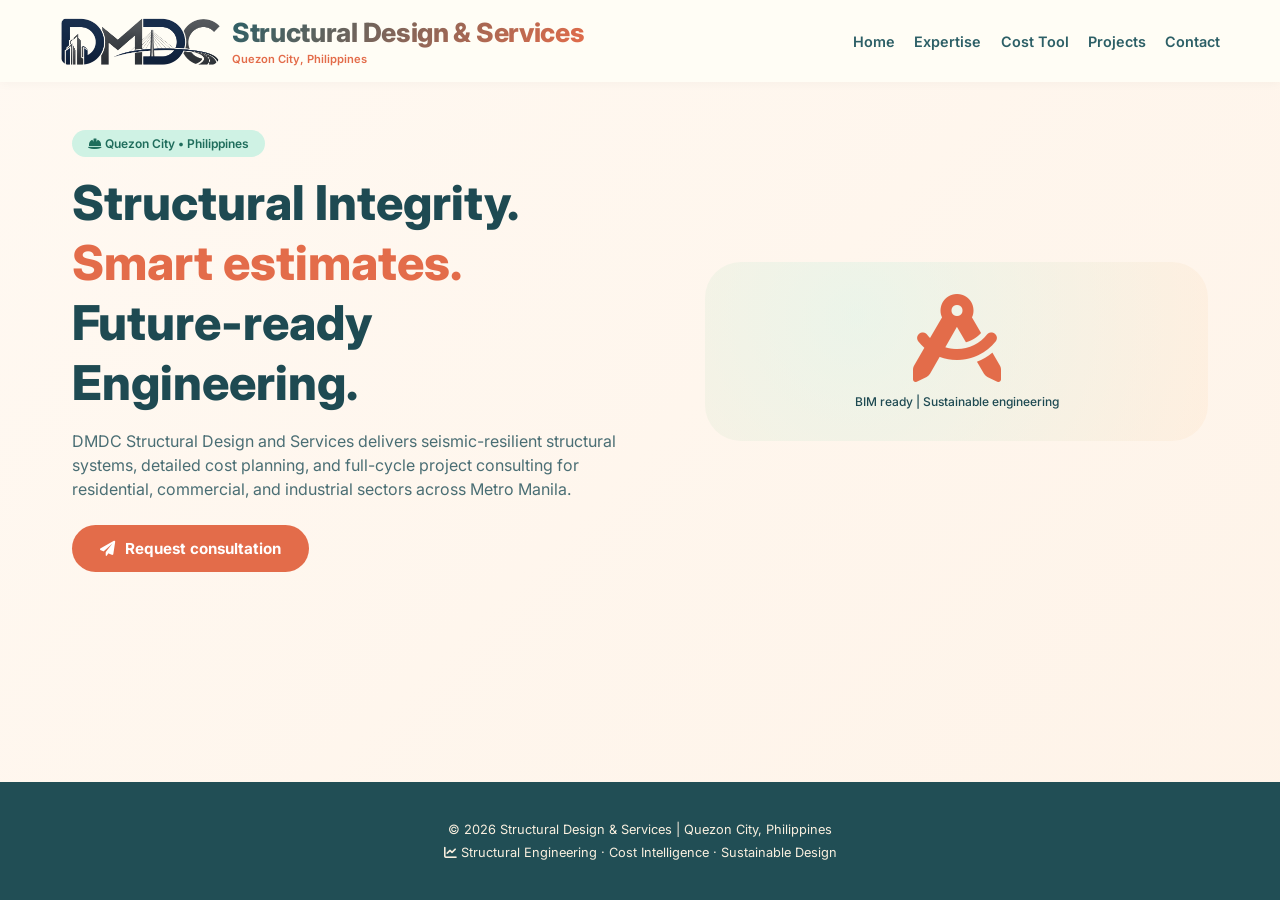
==== commit 0410734e: "v1.61" ====
--- a/index.html
+++ b/index.html
@@ -29,11 +29,11 @@
           </div>
         </div>
         <ul class="nav-links">
-          <li><a href="index.html" class="active">Home</a></li>
-          <li><a href="expertise.html">Expertise</a></li>
-          <li><a href="cost-tool.html">Cost Tool</a></li>
-          <li><a href="projects.html">Projects</a></li>
-          <li><a href="contact.html">Contact</a></li>
+          <li><a href="index.html">Home</a></li>
+          <li><a href="expertise/index.html">Expertise</a></li>
+          <li><a href="cost-tool/index.html">Cost Tool</a></li>
+          <li><a href="projects/index.html">Projects</a></li>
+          <li><a href="contact/index.html">Contact</a></li>
         </ul>
       </div>
     </nav>
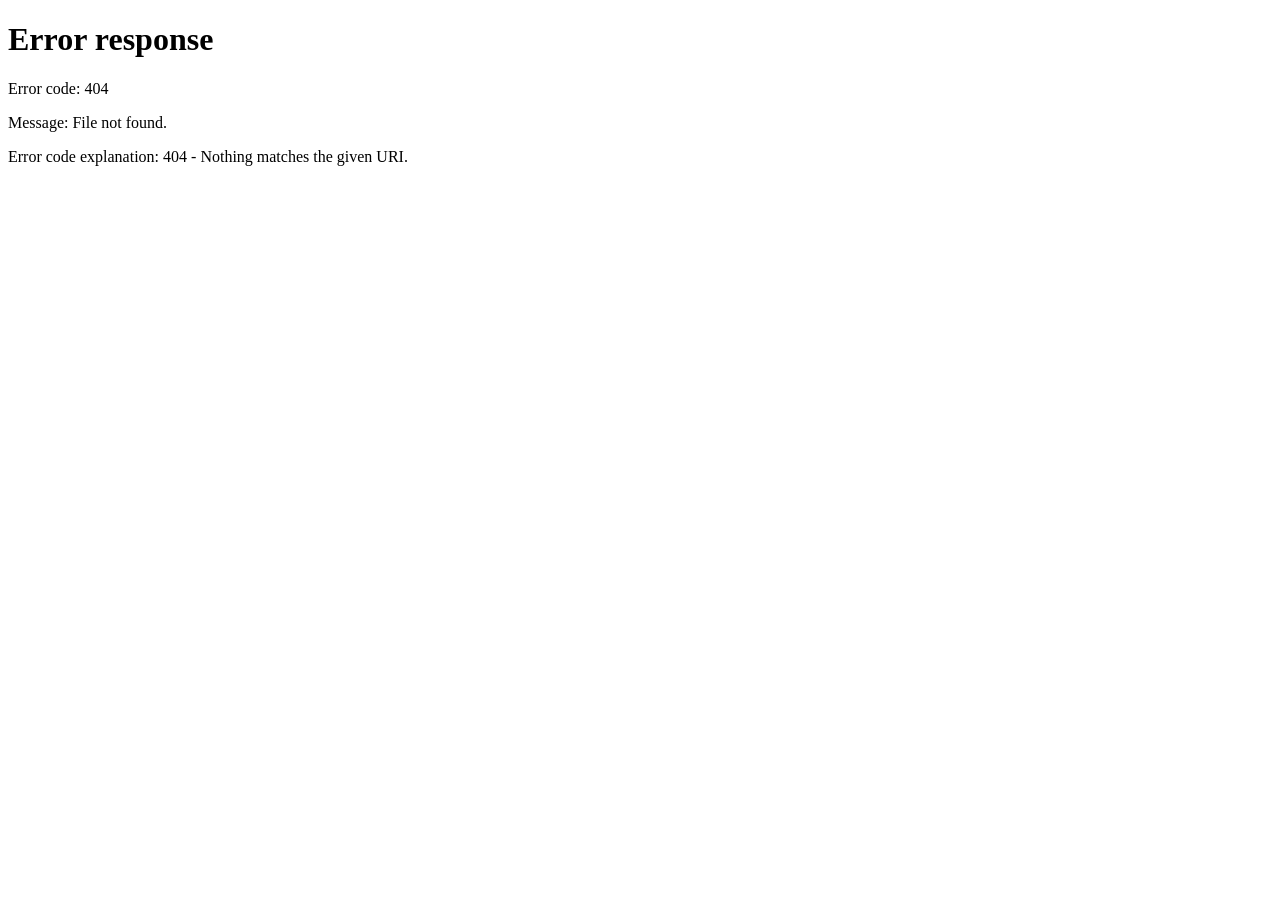
==== commit 3377337e: "v1.7" ====
--- a/index.html
+++ b/index.html
@@ -1,87 +1,15 @@
 <!doctype html>
-<html lang="en">
+<html>
   <head>
     <meta charset="UTF-8" />
-    <meta
-      name="viewport"
-      content="width=device-width, initial-scale=1.0, viewport-fit=cover, user-scalable=yes"
-    />
-    <title>Home | DMDC Structural | Engineering Design & Cost Services</title>
-    <link
-      href="https://fonts.googleapis.com/css2?family=Inter:opsz,wght@14..32,300;14..32,400;14..32,500;14..32,600;14..32,700;14..32,800&display=swap"
-      rel="stylesheet"
-    />
-    <link
-      rel="stylesheet"
-      href="https://cdnjs.cloudflare.com/ajax/libs/font-awesome/6.0.0-beta3/css/all.min.css"
-    />
-    <link rel="stylesheet" href="style.css" />
+    <meta http-equiv="refresh" content="0; url=/DM/home/" />
+    <title>DMDC Structural</title>
+    <link rel="canonical" href="/DM/home/" />
+    <script>
+      window.location.replace("/DM/home/");
+    </script>
   </head>
   <body>
-    <!-- Shared Navigation -->
-    <nav class="navbar">
-      <div class="nav-container">
-        <div class="logo">
-          <img src="logo.png" alt="DMDC Logo" class="logo-img" />
-          <div>
-            <h1>Structural Design & Services</h1>
-            <p>Quezon City, Philippines</p>
-          </div>
-        </div>
-        <ul class="nav-links">
-          <li><a href="index.html">Home</a></li>
-          <li><a href="expertise/index.html">Expertise</a></li>
-          <li><a href="cost-tool/index.html">Cost Tool</a></li>
-          <li><a href="projects/index.html">Projects</a></li>
-          <li><a href="contact/index.html">Contact</a></li>
-        </ul>
-      </div>
-    </nav>
-
-    <main>
-      <!-- Hero Section -->
-      <section class="hero">
-        <div class="container">
-          <div class="hero-content">
-            <div class="hero-badge">
-              <i class="fas fa-helmet-safety"></i> Quezon City • Philippines
-            </div>
-            <h1>
-              Structural Integrity.
-              <span class="hero-accent">Smart estimates.</span
-              ><br />Future-ready Engineering.
-            </h1>
-            <p>
-              DMDC Structural Design and Services delivers seismic-resilient
-              structural systems, detailed cost planning, and full-cycle project
-              consulting for residential, commercial, and industrial sectors
-              across Metro Manila.
-            </p>
-            <a href="contact.html" class="btn-primary"
-              ><i class="fas fa-paper-plane"></i> Request consultation</a
-            >
-          </div>
-          <div class="hero-visual">
-            <i class="fas fa-drafting-compass"></i>
-            <div class="hero-visual-text">
-              BIM ready | Sustainable engineering
-            </div>
-          </div>
-        </div>
-      </section>
-    </main>
-
-    <!-- Shared Footer -->
-    <footer>
-      <div class="container">
-        <p>© 2026 Structural Design & Services | Quezon City, Philippines</p>
-        <p>
-          <i class="fas fa-chart-line"></i> Structural Engineering · Cost
-          Intelligence · Sustainable Design
-        </p>
-      </div>
-    </footer>
-
-    <script src="script.js"></script>
+    <p>Redirecting to <a href="/DM/home/">DMDC Structural</a>...</p>
   </body>
 </html>
